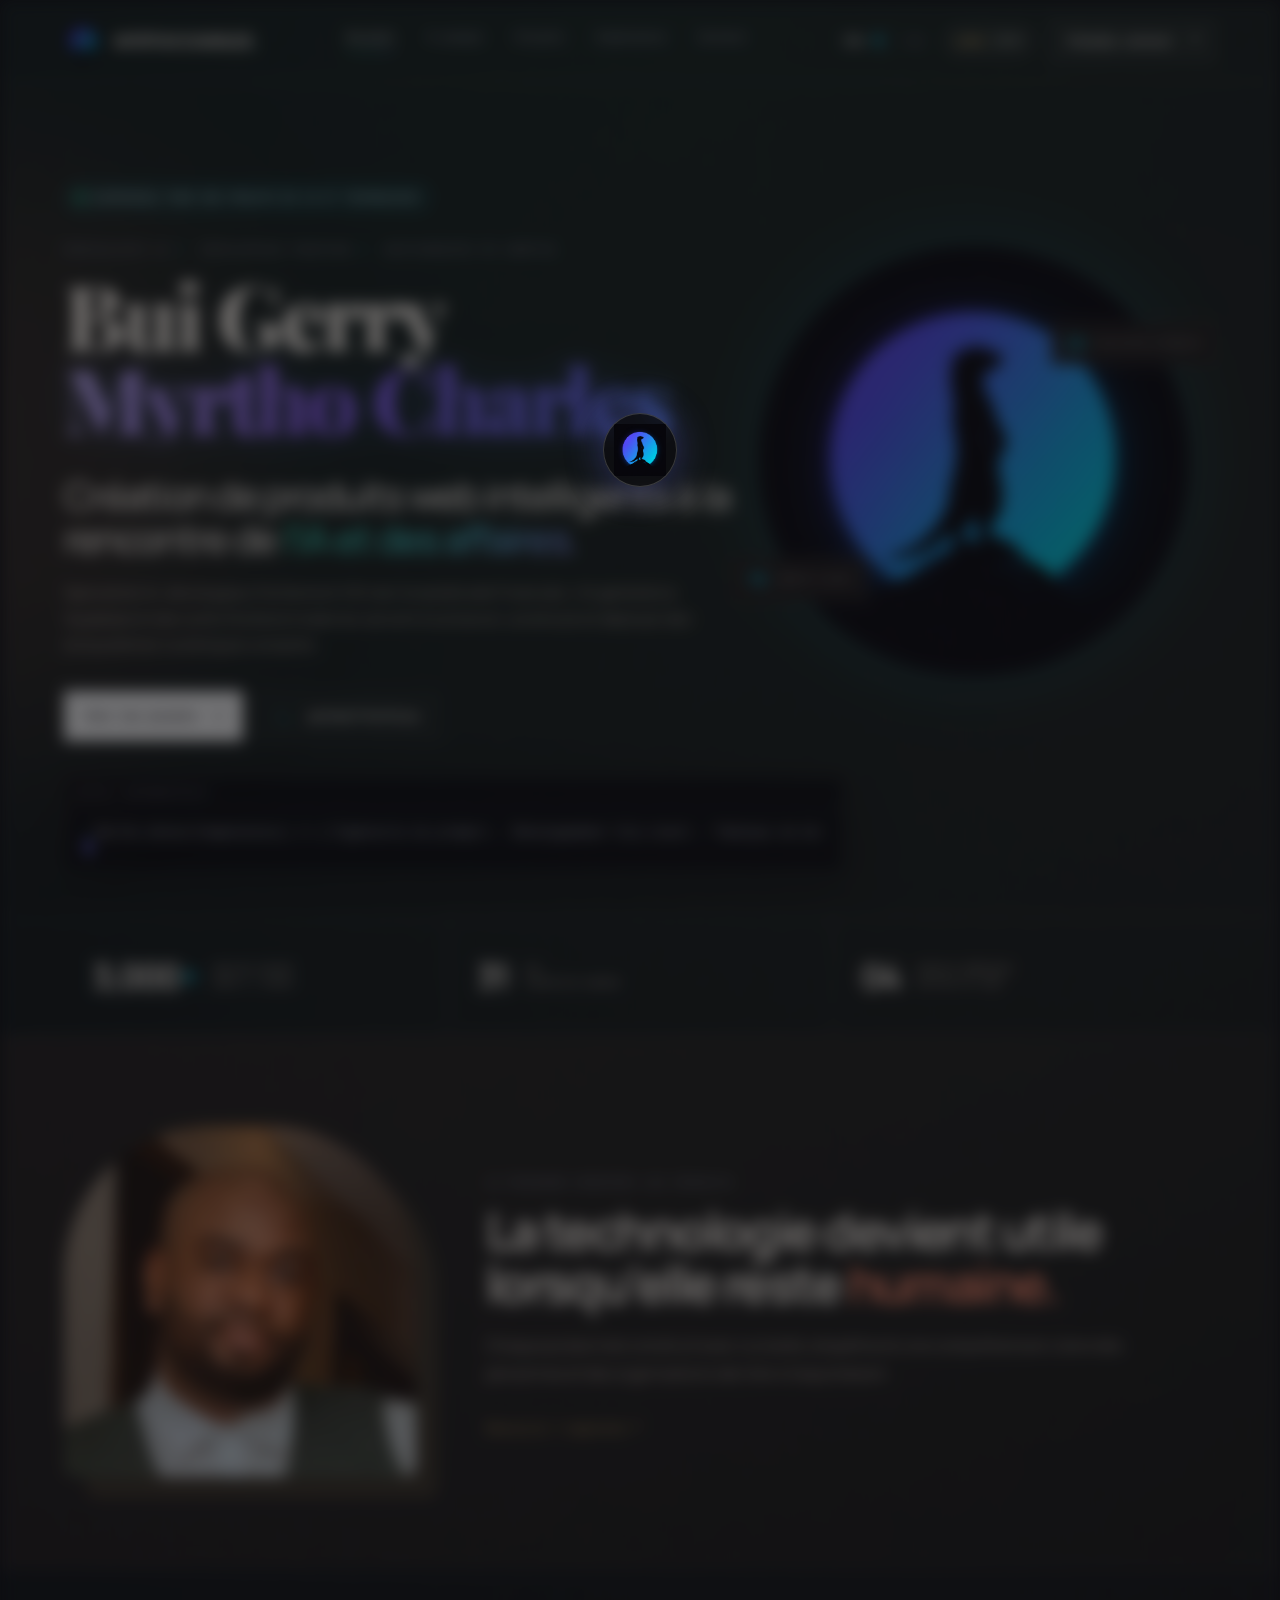
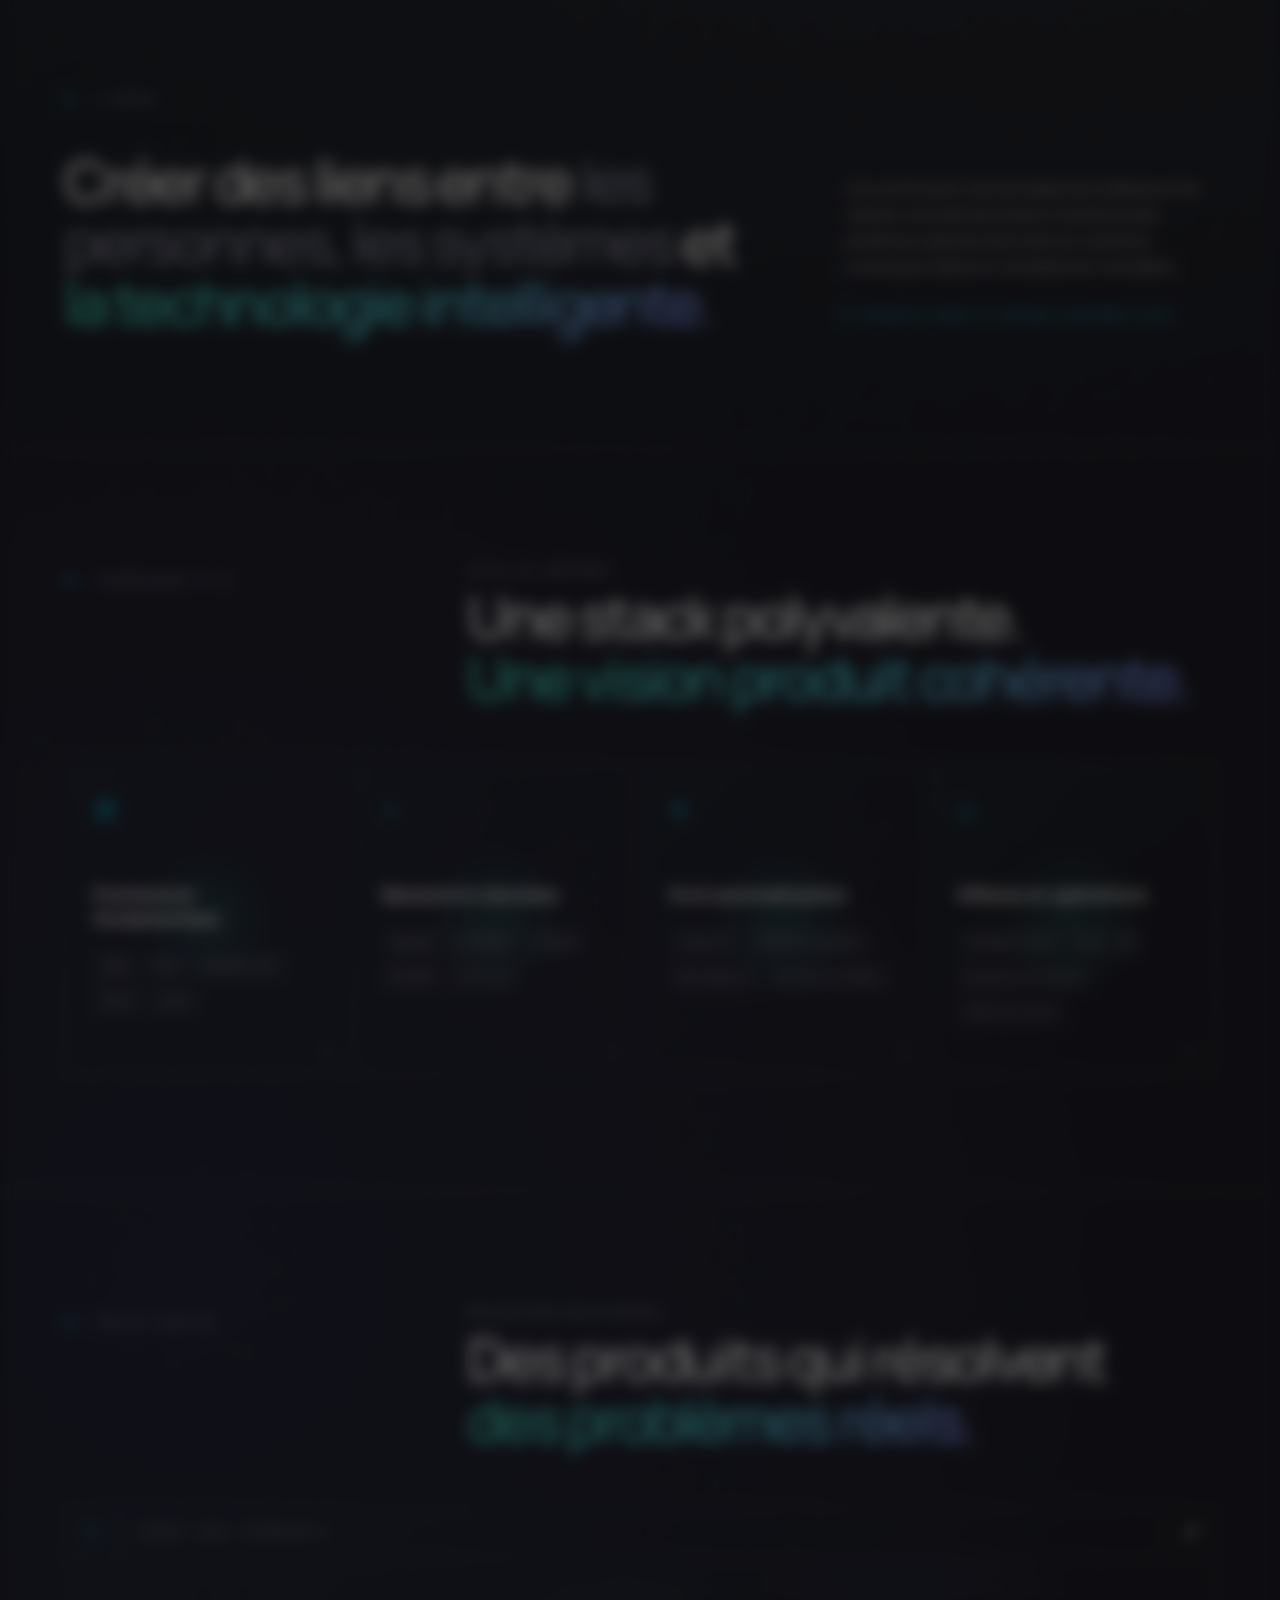
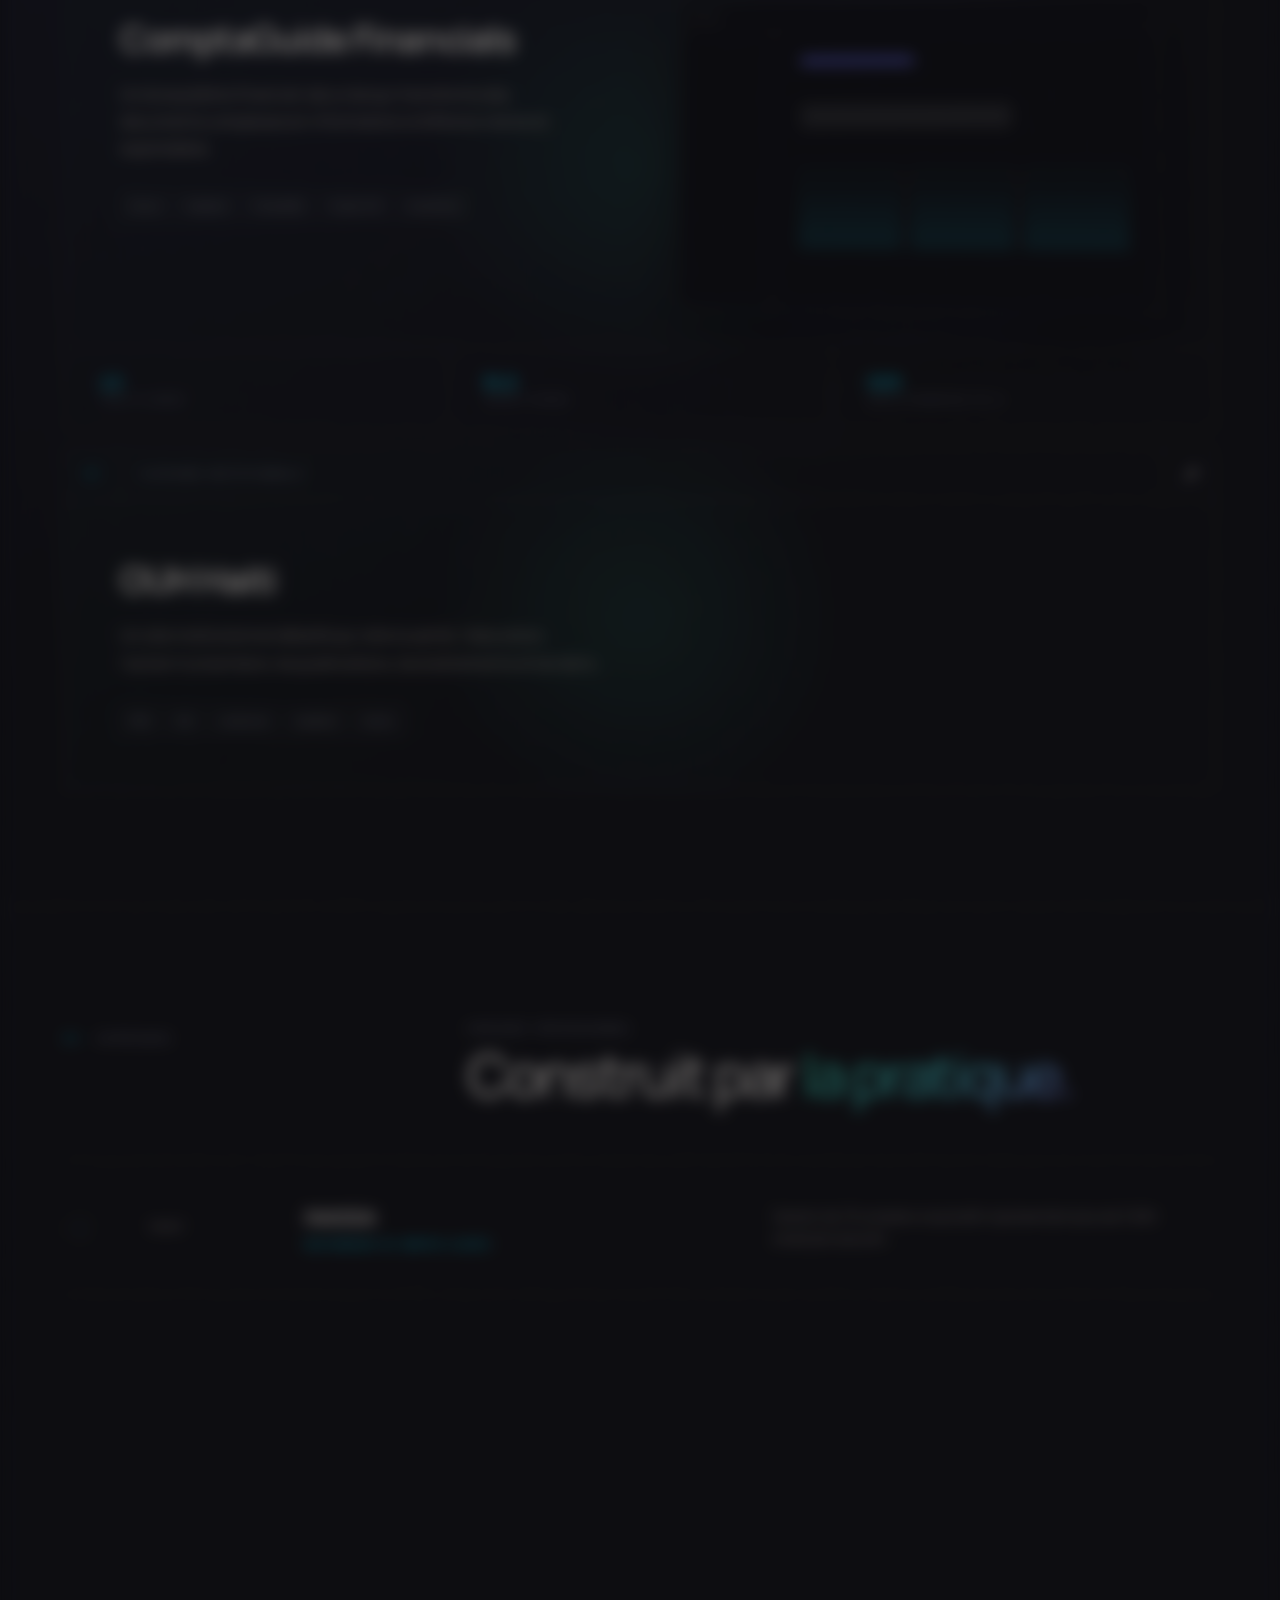
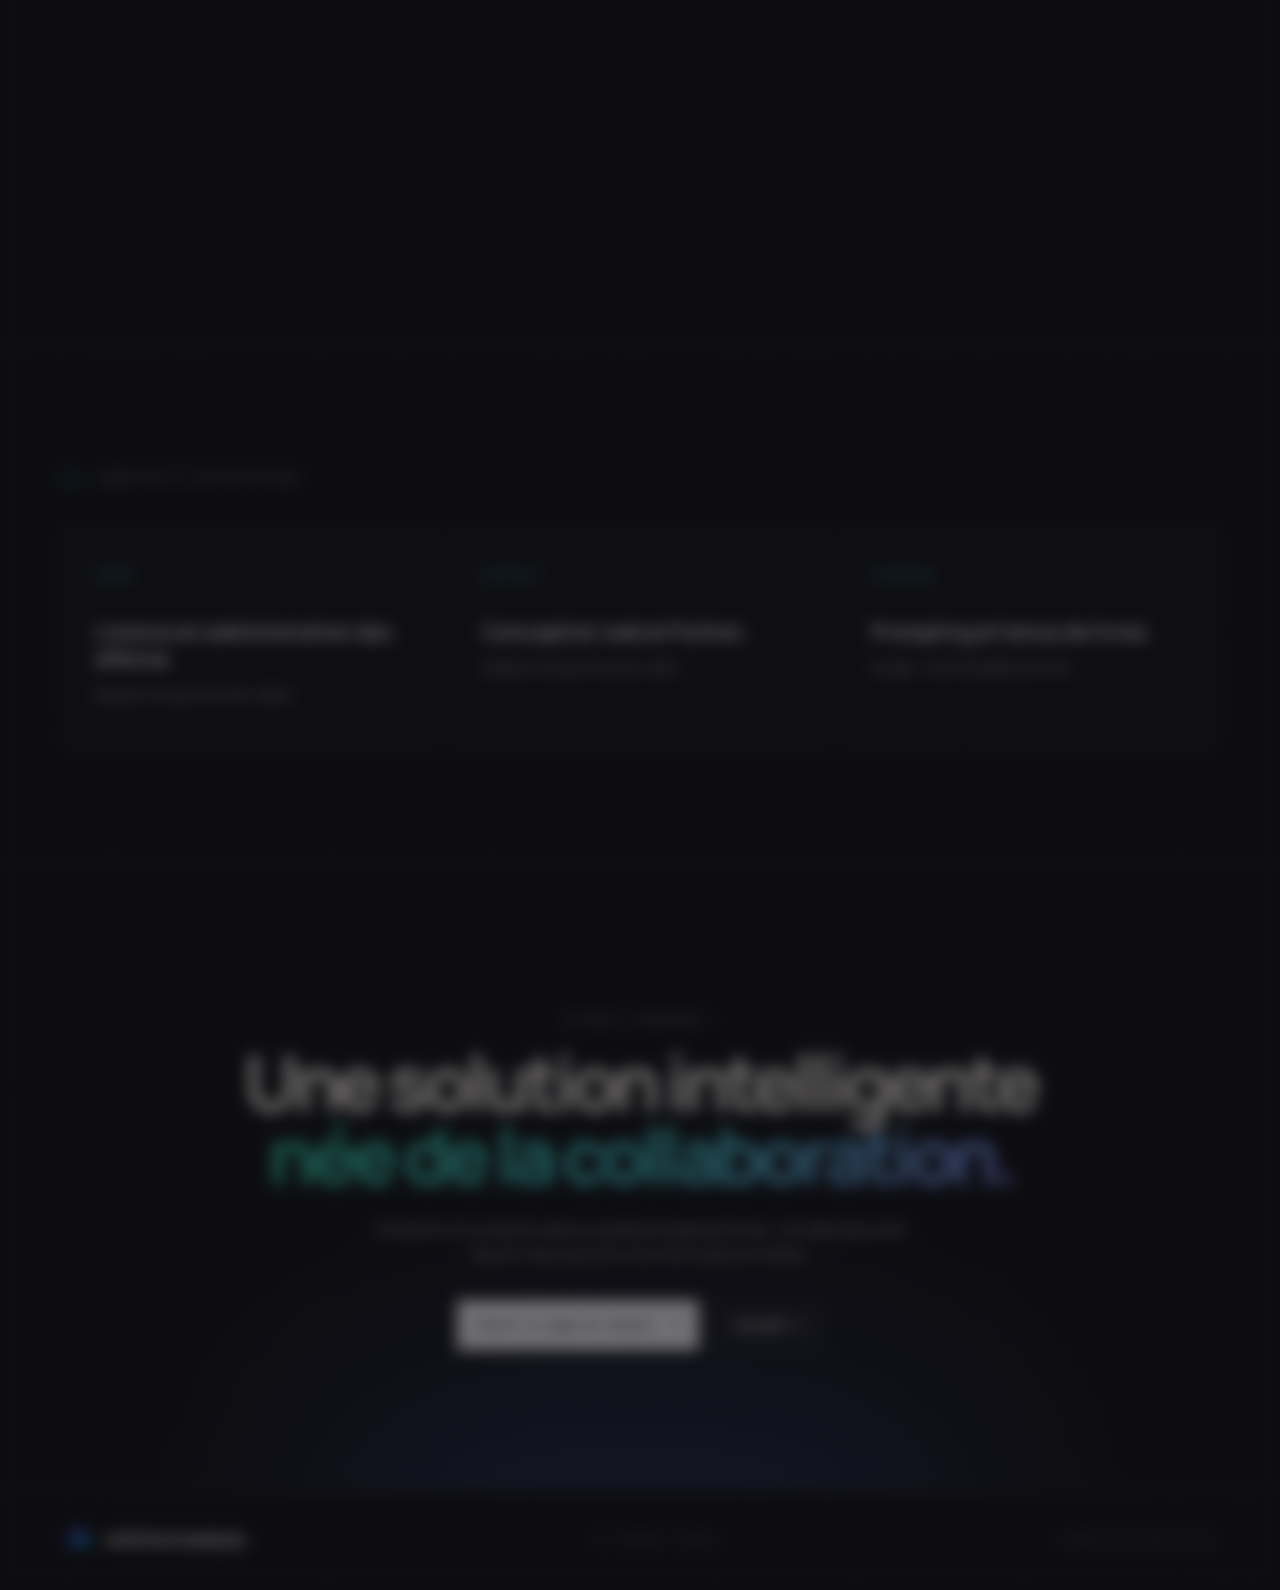
==== index.html @ bcaf723c "Initial portfolio website" ====
<!DOCTYPE html>
<html lang="fr">
<head>
  <meta charset="UTF-8">
  <meta name="viewport" content="width=device-width, initial-scale=1.0">
  <meta
    name="description"
    content="Portfolio de Myrtho Charles, spécialiste IA, développeur frontend et gestionnaire de comptes."
  >

  <title>Myrtho Charles | Spécialiste IA et développeur frontend</title>

  <script src="language-bootstrap.js"></script>
  <link rel="icon" href="assets/images/otter-tech-logo.png">
  <link rel="preconnect" href="https://fonts.googleapis.com">
  <link rel="preconnect" href="https://fonts.gstatic.com" crossorigin>
  <link
    href="https://fonts.googleapis.com/css2?family=Geist+Mono:wght@400;500;600;700&family=Manrope:wght@400;500;600;700;800&family=Playfair+Display:wght@700;800&display=swap"
    rel="stylesheet"
  >
  <link rel="stylesheet" href="styles.css">
</head>

<body class="tech-mode">
  <!-- Texture discrète placée au-dessus de l'arrière-plan. -->
  <div class="page-noise" aria-hidden="true"></div>

  <!-- =====================================================
       EN-TÊTE : logo, navigation et changement de mode
  ====================================================== -->
  <header class="site-header">
    <a class="brand" href="#home" aria-label="Retour à l'accueil">
      <img src="assets/images/otter-tech-logo.png" alt="Logo en forme de loutre">
      <span>MYRTHO CHARLES<span class="accent">.</span></span>
    </a>

    <button
      class="menu-button"
      type="button"
      aria-label="Ouvrir le menu"
      aria-expanded="false"
    >
      ☰
    </button>

    <nav class="main-navigation" aria-label="Navigation principale">
      <a class="active" href="index.html">Accueil</a>
      <a href="about.html">À propos</a>
      <a href="projects.html">Projets</a>
      <a href="experience.html">Expérience</a>
      <a href="contact.html">Contact</a>
    </nav>

    <div class="header-actions">
      <button
        class="mode-toggle"
        type="button"
        aria-label="Basculer entre le profil technique et le profil business"
      >
        <span class="tech-label active">TECH</span>
        <i aria-hidden="true"></i>
        <span class="business-label">BIZ</span>
      </button>

      <!-- Sélecteur visible relié au service Google Traduction. -->
      <div class="language-control">
        <label for="language-selector">LANGUE</label>
        <select id="language-selector" aria-label="Choisir la langue du site">
          <option value="en">EN</option>
          <option value="fr" selected>FR</option>
          <option value="ht">KR</option>
          <option value="es">ES</option>
        </select>
        <div id="google-translate-element" aria-hidden="true"></div>
      </div>

      <a class="small-button" href="contact.html">
        Prendre contact
        <span>↗</span>
      </a>
    </div>
  </header>

  <main>
    <!-- =====================================================
         HERO : présentation principale et identité visuelle
    ====================================================== -->
    <section class="hero" id="home">
      <div class="hero-content">
        <div class="availability-badge">
          <i aria-hidden="true"></i>
          Disponible pour des projets en IA et technologie
        </div>

        <p class="eyebrow">
          SPÉCIALISTE IA
          <span>/</span>
          DÉVELOPPEUR FRONTEND
          <span>/</span>
          GESTIONNAIRE DE COMPTES
        </p>

        <h1>
          Bui Gerry
          <br>
          <span>Myrtho Charles</span>
        </h1>

        <h2 class="tech-content">
          Création de produits web intelligents à la rencontre de
          <em>l’IA et des affaires.</em>
        </h2>

        <h2 class="business-content">
          Transformation d’opérations complexes en résultats commerciaux
          <em>clairs et évolutifs.</em>
        </h2>

        <p class="hero-description">
          Spécialiste IA, développeur frontend et CEO de ComptaGuide Financials.
          L’IA générative, Supabase et des outils frontend modernes servent à concevoir,
          construire et déployer des écosystèmes numériques complets.
        </p>

        <div class="button-group">
          <a class="primary-button" href="projects.html">
            Voir les projets
            <span>↓</span>
          </a>

          <a
            class="secondary-button"
            href="https://github.com/TitoTizzy"
            target="_blank"
            rel="noreferrer"
          >
            <b>›_</b>
            github/TitoTizzy
          </a>
        </div>
      </div>

      <div class="hero-visual">
        <div class="orbit orbit-small" aria-hidden="true"></div>
        <div class="orbit orbit-large" aria-hidden="true"></div>

        <img
          src="assets/images/otter-tech-logo.png"
          alt="Silhouette d'une loutre devant un disque néon"
        >

        <div class="floating-card card-ai">
          <strong>IA</strong>
          <small>ÉVALUATION DE MODÈLES</small>
        </div>

        <div class="floating-card card-clients">
          <strong>76</strong>
          <small>COMPTES CLIENTS</small>
        </div>
      </div>

      <!-- Le texte de ce terminal est généré dans script.js. -->
      <div class="terminal">
        <div class="terminal-header">
          <span></span>
          <span></span>
          <span></span>
          <b>myrtho@portfolio:~</b>
        </div>

        <code>
          <i>›</i>
          <span id="typed-command"></span>
          <span class="cursor"></span>
        </code>
      </div>
    </section>

    <!-- =====================================================
         INDICATEURS : chiffres clés du profil
    ====================================================== -->
    <section class="metrics" aria-label="Chiffres clés">
      <article>
        <strong>3,000<span>+</span></strong>
        <p>Employés assurés<br>gérés à l’INASSA</p>
      </article>

      <article>
        <strong>31</strong>
        <p>Ans<br>perspective humaine</p>
      </article>

      <article>
        <strong>04</strong>
        <p>Produits numériques<br>déployés en ligne</p>
      </article>
    </section>

    <!-- Présentation plus humaine avec portrait et contexte professionnel. -->
    <section class="human-intro">
      <figure>
        <img src="assets/images/myrtho-resume-photo.jpg" alt="Portrait professionnel de Bui Gerry Myrtho Charles">
      </figure>
      <div>
        <p class="eyebrow">LA PERSONNE DERRIÈRE LES PRODUITS</p>
        <h2>La technologie devient utile<br>lorsqu’elle reste <em>humaine.</em></h2>
        <p>Chaque produit est construit avec curiosité, empathie et une compréhension claire des personnes et des organisations derrière chaque besoin.</p>
        <a href="about.html">Découvrir l’approche <span>↗</span></a>
      </div>
    </section>

    <!-- =====================================================
         À PROPOS : positionnement professionnel
    ====================================================== -->
    <section class="section about-section" id="about">
      <p class="section-number"><span>01</span> À PROPOS</p>

      <div class="about-grid">
        <h2>
          Créer des liens entre
          <span>les personnes, les systèmes</span>
          et <em>la technologie intelligente.</em>
        </h2>

        <div>
          <p>
            Une combinaison rare de leadership d’affaires et de création concrète de produits
            transforme des problèmes opérationnels réels en systèmes numériques fiables
            et véritablement utilisables.
          </p>

          <p class="mode-message tech-content">
            Perspective produit et technique actuellement active.
          </p>

          <p class="mode-message business-content">
            Perspective affaires et direction actuellement active.
          </p>
        </div>
      </div>
    </section>

    <!-- =====================================================
         COMPÉTENCES : technologies et outils professionnels
    ====================================================== -->
    <section class="section" id="stack">
      <div class="section-heading">
        <p class="section-number"><span>02</span> TECHNOLOGIES ET IA</p>

        <div>
          <p class="eyebrow">OUTILS DE CONFIANCE</p>
          <h2>Une stack polyvalente.<br><em>Une vision produit cohérente.</em></h2>
        </div>
      </div>

      <div class="skill-grid">
        <article class="skill-card">
          <span class="skill-icon">⌘</span>
          <h3>Frontend et fondamentaux</h3>
          <div class="tags">
            <span>HTML5</span>
            <span>CSS3</span>
            <span>JavaScript ES6+</span>
            <span>Python</span>
            <span>Vercel</span>
          </div>
          <b>01</b>
        </article>

        <article class="skill-card">
          <span class="skill-icon">⌁</span>
          <h3>Backend et données</h3>
          <div class="tags">
            <span>Supabase</span>
            <span>PostgreSQL</span>
            <span>Firebase</span>
            <span>API REST</span>
            <span>Auth & RLS</span>
          </div>
          <b>02</b>
        </article>

        <article class="skill-card">
          <span class="skill-icon">✦</span>
          <h3>IA et automatisation</h3>
          <div class="tags">
            <span>Claude API</span>
            <span>Ingénierie de prompts</span>
            <span>Red teaming IA</span>
            <span>Évaluation de modèles</span>
          </div>
          <b>03</b>
        </article>

        <article class="skill-card">
          <span class="skill-icon">◇</span>
          <h3>Affaires et opérations</h3>
          <div class="tags">
            <span>QuickBooks Online</span>
            <span>Excel / VBA</span>
            <span>Gouvernance des données</span>
            <span>Gestion de clients</span>
          </div>
          <b>04</b>
        </article>
      </div>
    </section>

    <!-- =====================================================
         PROJETS : sélection de réalisations principales
    ====================================================== -->
    <section class="section" id="projects">
      <div class="section-heading">
        <p class="section-number"><span>03</span> PROJETS VEDETTES</p>

        <div>
          <p class="eyebrow">RÉALISATIONS SÉLECTIONNÉES</p>
          <h2>Des produits qui résolvent<br><em>des problèmes réels.</em></h2>
        </div>
      </div>

      <div class="project-list">
        <article class="project-card">
          <div class="project-header">
            <span>01</span>
            <p>FINTECH / SAAS / INTÉGRATION IA</p>
            <a href="https://platform.comptaguide.com" target="_blank" rel="noreferrer">↗</a>
          </div>

          <div class="project-content">
            <div>
              <h3>ComptaGuide Financials</h3>
              <p>
                Un écosystème financier sécurisé qui transforme des documents complexes
                en informations d’affaires claires et exploitables.
              </p>
              <div class="tags">
                <span>Vercel</span>
                <span>Supabase</span>
                <span>PostgreSQL</span>
                <span>Claude API</span>
                <span>Cloudflare</span>
              </div>
            </div>

            <div class="project-dashboard" aria-hidden="true">
              <div class="dashboard-window">
                <div class="dashboard-bar"><i></i><i></i><i></i></div>
                <div class="dashboard-body">
                  <aside></aside>
                  <div><span></span><strong></strong><i></i><i></i><i></i></div>
                </div>
              </div>
            </div>
          </div>

          <div class="project-stats">
            <div><strong>13</strong><span>Tables de données</span></div>
            <div><strong>RLS</strong><span>Sécurité intégrée</span></div>
            <div><strong>OCR</strong><span>Analyse documentaire par IA</span></div>
          </div>
        </article>

        <article class="project-card">
          <div class="project-header">
            <span>02</span>
            <p>PLATEFORME INSTITUTIONNELLE</p>
            <a href="https://www.ouhhaiti.org" target="_blank" rel="noreferrer">↗</a>
          </div>

          <div class="project-content compact-project">
            <div>
              <h3>OUH Haiti</h3>
              <p>
                Un site institutionnel détaillé qui relie la santé, l’éducation,
                l’action humanitaire, les publications, les événements et les dons.
              </p>
              <div class="tags">
                <span>HTML</span>
                <span>CSS</span>
                <span>JavaScript</span>
                <span>Supabase</span>
                <span>Vercel</span>
              </div>
            </div>
          </div>
        </article>
      </div>
    </section>

    <!-- =====================================================
         EXPÉRIENCE : parcours professionnel sous forme de ligne du temps
    ====================================================== -->
    <section class="section" id="experience">
      <div class="section-heading">
        <p class="section-number"><span>04</span> EXPÉRIENCE</p>

        <div>
          <p class="eyebrow">PARCOURS PROFESSIONNEL</p>
          <h2>Construit par <em>la pratique.</em></h2>
        </div>
      </div>

      <div class="timeline">
        <article>
          <span class="timeline-number">1</span>
          <p>Présent</p>
          <div><h3>INASSA</h3><h4>Gestionnaire de comptes clients</h4></div>
          <p>Gestion de 76 comptes corporatifs représentant plus de 3 000 employés assurés.</p>
        </article>

        <article>
          <span class="timeline-number">2</span>
          <p>Pratique en IA</p>
          <div><h3>Outlier.ai · Appen</h3><h4>Formateur et évaluateur IA</h4></div>
          <p>Évaluation éthique, red teaming et ingénierie de prompts pour des systèmes d’IA générative.</p>
        </article>

        <article>
          <span class="timeline-number">3</span>
          <p>Opérations</p>
          <div><h3>Shelters and Buildings Construction S.A.</h3><h4>Assistant de direction</h4></div>
          <p>Optimisation opérationnelle, coordination de direction et conception de procédures.</p>
        </article>

        <article>
          <span class="timeline-number">4</span>
          <p>Stage</p>
          <div><h3>BookSmart</h3><h4>Stagiaire en tenue de livres</h4></div>
          <p>Soutien à la tenue des registres comptables, à la vérification des transactions et à l’organisation des documents financiers.</p>
        </article>

        <article>
          <span class="timeline-number">5</span>
          <p>2018</p>
          <div><h3>Début de carrière</h3><h4>Agent de saisie</h4></div>
          <p>Myrtho Charles a commencé son parcours professionnel par la saisie, la vérification, l’organisation et l’exactitude des données.</p>
        </article>
      </div>
    </section>

    <!-- =====================================================
         FORMATION : diplômes et certifications
    ====================================================== -->
    <section class="section education-section">
      <p class="section-number"><span>05</span> FORMATION ET CERTIFICATIONS</p>

      <div class="education-grid">
        <article><span>DIPLÔME</span><h3>Licence en administration des affaires</h3><p>Brigham Young University–Idaho</p></article>
        <article><span>CERTIFICATS</span><h3>Conception web et Python</h3><p>Brigham Young University–Idaho</p></article>
        <article><span>ATTESTATIONS</span><h3>Prompting et tenue de livres</h3><p>Google · Intuit QuickBooks Online</p></article>
      </div>
    </section>

    <!-- =====================================================
         CONTACT : appel final à la collaboration
    ====================================================== -->
    <section class="contact-section" id="contact">
      <div class="contact-glow" aria-hidden="true"></div>
      <p class="eyebrow">UN DÉFI À RÉSOUDRE ?</p>
      <h2>Une solution intelligente<br><em>née de la collaboration.</em></h2>
      <p>
        Conseil en IA, produits web ou systèmes opérationnels : les idées peuvent devenir
        des solutions fonctionnelles et fiables.
      </p>

      <div class="button-group">
        <a class="primary-button" href="contact.html">
          Ouvrir la page de contact
          <span>↗</span>
        </a>
        <a
          class="secondary-button"
          href="https://www.linkedin.com/in/bui-gerry-myrtho-charles-59a916179"
          target="_blank"
          rel="noreferrer"
        >
          LinkedIn ↗
        </a>
      </div>
    </section>
  </main>

  <!-- =====================================================
       PIED DE PAGE : identité et copyright automatique
  ====================================================== -->
  <footer class="site-footer">
    <a class="brand" href="#home">
      <img src="assets/images/otter-tech-logo.png" alt="">
      <span>MYRTHO CHARLES<span class="accent">.</span></span>
    </a>
    <p>IA × FRONTEND × AFFAIRES</p>
    <p>© <span id="current-year"></span> Bui Gerry Myrtho Charles</p>
  </footer>

  <script src="script.js"></script>
</body>
</html>
---- styles.css ----
/* ==========================================================
   1. VARIABLES ET RÉGLAGES GÉNÉRAUX
   Les couleurs et polices principales sont centralisées ici.
========================================================== */
:root {
  --color-background: #0d0d11;
  --color-surface: #19171a;
  --color-text: #fff8ef;
  --color-muted: #b9aca2;
  --color-violet: #6366f1;
  --color-cyan: #06b6d4;
  --color-coral: #ff8a6b;
  --color-gold: #f5c46b;
  --color-forest: #123c2f;
  --color-forest-deep: #071f19;
  --color-emerald: #2dd4a8;
  --color-mint: #a7f3d0;
  --color-border: rgba(255, 248, 239, 0.14);
  --gradient-accent: linear-gradient(135deg, #2dd4a8, #43d4dc 55%, #8b86ff);
  --font-body: "Manrope", Arial, sans-serif;
  --font-code: "Geist Mono", monospace;
  --page-width: 1440px;
}

* {
  box-sizing: border-box;
}

html {
  scroll-behavior: smooth;
}

body {
  margin: 0;
  background:
    radial-gradient(circle at 50% 0%, rgba(18, 60, 47, 0.38), transparent 34%),
    radial-gradient(circle at 85% 8%, rgba(255, 138, 107, 0.07), transparent 25%),
    radial-gradient(circle at 15% 45%, rgba(99, 102, 241, 0.08), transparent 28%),
    var(--color-background);
  color: var(--color-text);
  font-family: var(--font-body);
}

/* Présente la structure du site sous un flou pendant la traduction. */
html.translation-pending {
  background: #0d0d11;
}

html.translation-pending body {
  filter: blur(8px);
  opacity: 0.42;
  pointer-events: none;
  user-select: none;
}

html.translation-pending::after {
  content: "";
  position: fixed;
  z-index: 10000;
  top: 50%;
  left: 50%;
  width: 72px;
  height: 72px;
  border: 1px solid rgba(255, 255, 255, 0.18);
  border-radius: 50%;
  background: rgba(13, 13, 17, 0.8) url("assets/images/otter-tech-logo.png") center / 52px no-repeat;
  box-shadow: 0 0 38px rgba(99, 102, 241, 0.35);
  transform: translate(-50%, -50%);
}

a {
  color: inherit;
  text-decoration: none;
}

button {
  color: inherit;
  font: inherit;
}

.business-content {
  display: none;
}

.business-mode .business-content {
  display: block;
}

.business-mode .tech-content {
  display: none;
}

.page-noise {
  position: fixed;
  z-index: 20;
  inset: 0;
  pointer-events: none;
  opacity: 0.035;
  background-image: url("data:image/svg+xml,%3Csvg viewBox='0 0 180 180' xmlns='http://www.w3.org/2000/svg'%3E%3Cfilter id='noise'%3E%3CfeTurbulence type='fractalNoise' baseFrequency='.9' numOctaves='3'/%3E%3C/filter%3E%3Crect width='100%25' height='100%25' filter='url(%23noise)'/%3E%3C/svg%3E");
}

.accent {
  color: var(--color-cyan);
}

/* ==========================================================
   2. COMPOSANTS RÉUTILISABLES
   Boutons, étiquettes, titres et tags partagés dans le site.
========================================================== */
.brand {
  display: flex;
  align-items: center;
  gap: 12px;
  font-weight: 800;
  letter-spacing: -0.04em;
}

.brand img {
  width: 38px;
  height: 38px;
  border-radius: 50%;
  object-fit: cover;
}

.eyebrow,
.section-number {
  color: #858594;
  font-family: var(--font-code);
  font-size: 10px;
  font-weight: 600;
  letter-spacing: 0.15em;
}

.eyebrow span,
.section-number span {
  margin-right: 10px;
  color: var(--color-cyan);
}

.primary-button,
.secondary-button,
.small-button {
  display: inline-flex;
  align-items: center;
  justify-content: center;
  gap: 18px;
  border: 1px solid var(--color-border);
  font-family: var(--font-code);
  font-size: 12px;
  font-weight: 600;
  transition: 200ms ease;
}

/* Sélecteur personnalisé qui pilote Google Traduction. */
.language-control {
  position: relative;
  display: flex;
  align-items: center;
  gap: 7px;
  padding: 7px 9px;
  border: 1px solid var(--color-border);
  border-radius: 20px;
  background: rgba(255, 248, 239, 0.05);
}

.language-control label {
  color: var(--color-gold);
  font-family: var(--font-code);
  font-size: 8px;
  font-weight: 700;
}

.language-control select {
  border: 0;
  outline: 0;
  background: transparent;
  color: var(--color-text);
  font-family: var(--font-code);
  font-size: 10px;
  cursor: pointer;
}

.language-control option {
  background: var(--color-surface);
}

#google-translate-element,
.goog-te-banner-frame,
.skiptranslate iframe,
#goog-gt-tt,
.goog-te-balloon-frame,
iframe.goog-te-balloon-frame,
.goog-tooltip,
.goog-tooltip:hover,
.goog-te-spinner-pos {
  display: none !important;
}

/* Supprime la sélection bleue et l'infobulle d'évaluation de Google. */
.goog-text-highlight {
  border: 0 !important;
  background: transparent !important;
  background-color: transparent !important;
  box-shadow: none !important;
}

/* Google enveloppe chaque traduction dans des balises font. */
body.translated-ltr font,
body.translated-rtl font {
  background: transparent !important;
  background-color: transparent !important;
  box-shadow: none !important;
}

body {
  top: 0 !important;
}

.primary-button {
  padding: 16px 20px;
  border-color: #ffffff;
  background: #ffffff;
  color: #0d0d11;
}

.primary-button:hover {
  border-color: var(--color-emerald);
  background: var(--color-emerald);
  box-shadow: 0 12px 35px rgba(45, 212, 168, 0.22);
  transform: translateY(-3px);
}

.secondary-button {
  padding: 16px 20px;
  background: rgba(255, 255, 255, 0.025);
}

.secondary-button:hover,
.small-button:hover {
  border-color: var(--color-emerald);
  background: rgba(45, 212, 168, 0.1);
  box-shadow: 0 10px 30px rgba(7, 31, 25, 0.45);
  transform: translateY(-3px);
}

.secondary-button b {
  color: var(--color-cyan);
}

.button-group {
  display: flex;
  gap: 12px;
  margin-top: 32px;
}

.tags {
  display: flex;
  flex-wrap: wrap;
  gap: 7px;
}

.tags span {
  padding: 7px 9px;
  border: 1px solid var(--color-border);
  background: rgba(255, 255, 255, 0.02);
  color: #a7a7b4;
  font-family: var(--font-code);
  font-size: 9px;
}

.section {
  max-width: var(--page-width);
  margin: 0 auto;
  padding: 115px 5vw;
  border-bottom: 1px solid var(--color-border);
}

.section-heading {
  display: grid;
  grid-template-columns: 35% 65%;
  margin-bottom: 55px;
}

.section-heading .eyebrow {
  margin-top: 0;
}

.section h2 {
  margin: 0;
  font-size: clamp(36px, 4.6vw, 68px);
  font-weight: 500;
  line-height: 1.03;
  letter-spacing: -0.055em;
}

.section h2 em,
.contact-section h2 em,
.hero h2 em {
  background: var(--gradient-accent);
  background-clip: text;
  color: transparent;
  font-style: normal;
}

/* ==========================================================
   3. EN-TÊTE ET NAVIGATION
========================================================== */
.site-header {
  position: relative;
  z-index: 10;
  display: flex;
  align-items: center;
  justify-content: space-between;
  max-width: var(--page-width);
  height: 82px;
  margin: 0 auto;
  padding: 0 5vw;
  border-bottom: 1px solid var(--color-border);
}

.main-navigation {
  display: flex;
  gap: 32px;
  color: #aaaab8;
  font-family: var(--font-code);
  font-size: 12px;
}

.main-navigation a:hover {
  color: #ffffff;
}

.main-navigation a.active {
  color: #ffffff;
}

.main-navigation a.active::after {
  display: block;
  width: 100%;
  height: 1px;
  margin-top: 6px;
  background: var(--gradient-accent);
  content: "";
}

.header-actions,
.mode-toggle {
  display: flex;
  align-items: center;
}

.header-actions {
  gap: 16px;
}

.mode-toggle {
  gap: 7px;
  border: 0;
  background: transparent;
  color: #666676;
  font-family: var(--font-code);
  font-size: 9px;
  font-weight: 700;
  cursor: pointer;
}

.mode-toggle .active {
  color: #ffffff;
}

.mode-toggle i {
  position: relative;
  width: 31px;
  height: 17px;
  border: 1px solid var(--color-border);
  border-radius: 10px;
}

.mode-toggle i::after {
  position: absolute;
  top: 3px;
  left: 3px;
  width: 9px;
  height: 9px;
  border-radius: 50%;
  background: var(--color-cyan);
  content: "";
  transition: 200ms ease;
}

.business-mode .mode-toggle i::after {
  left: 17px;
  background: var(--color-violet);
}

.small-button {
  padding: 12px 17px;
  background: rgba(255, 255, 255, 0.04);
}

.menu-button {
  display: none;
  border: 0;
  background: transparent;
  font-size: 24px;
}

/* ==========================================================
   4. SECTION HERO
========================================================== */
.hero {
  position: relative;
  display: grid;
  grid-template-columns: 58% 42%;
  max-width: var(--page-width);
  min-height: 780px;
  margin: 0 auto;
  padding: 100px 5vw 45px;
  overflow: hidden;
}

.hero::before {
  position: absolute;
  top: 70px;
  left: -380px;
  width: 600px;
  height: 600px;
  border-radius: 50%;
  background: rgba(255, 138, 107, 0.11);
  content: "";
  filter: blur(100px);
}

.hero-content {
  position: relative;
  z-index: 2;
}

.availability-badge {
  display: inline-flex;
  align-items: center;
  gap: 9px;
  padding: 8px 12px;
  border: 1px solid rgba(6, 182, 212, 0.25);
  border-radius: 30px;
  background: rgba(6, 182, 212, 0.07);
  color: #c8fbff;
  font-family: var(--font-code);
  font-size: 10px;
  font-weight: 600;
  letter-spacing: 0.08em;
  text-transform: uppercase;
}

.availability-badge i {
  width: 7px;
  height: 7px;
  border-radius: 50%;
  background: #35e2a2;
  box-shadow: 0 0 12px #35e2a2;
  animation: pulse 1.8s infinite;
}

.hero .eyebrow {
  margin: 30px 0 16px;
}

.hero h1 {
  max-width: 800px;
  margin: 0;
  font-family: "Playfair Display", Georgia, serif;
  font-size: clamp(56px, 7vw, 104px);
  font-weight: 800;
  line-height: 0.94;
  letter-spacing: -0.035em;
}

.hero h1 span {
  display: inline-block;
  color: transparent;
  background: linear-gradient(
    110deg,
    #c4b5fd 0%,
    #8b5cf6 24%,
    #6366f1 48%,
    #22d3ee 76%,
    #a5f3fc 100%
  );
  background-size: 180% 100%;
  background-clip: text;
  -webkit-background-clip: text;
  -webkit-text-stroke: 0.35px rgba(255, 255, 255, 0.32);
  filter:
    drop-shadow(0 2px 0 rgba(0, 0, 0, 0.35))
    drop-shadow(0 0 18px rgba(99, 102, 241, 0.22))
    drop-shadow(0 0 28px rgba(6, 182, 212, 0.12));
  animation: luxury-gradient 8s ease-in-out infinite alternate;
}

.hero h2 {
  max-width: 690px;
  margin: 35px 0 20px;
  font-size: clamp(25px, 3vw, 43px);
  font-weight: 500;
  line-height: 1.1;
  letter-spacing: -0.045em;
}

.hero-description {
  max-width: 660px;
  color: var(--color-muted);
  font-size: 15px;
  line-height: 1.75;
}

.hero-visual {
  position: relative;
  display: flex;
  align-items: center;
  justify-content: center;
}

.hero-visual > img {
  width: min(430px, 100%);
  border-radius: 50%;
  filter: drop-shadow(0 0 40px rgba(6, 182, 212, 0.16));
  animation: float 6s ease-in-out infinite;
}

.orbit {
  position: absolute;
  width: 470px;
  height: 470px;
  border: 1px solid rgba(255, 255, 255, 0.1);
  border-radius: 50%;
}

.orbit-large {
  width: 540px;
  height: 540px;
  border-style: dashed;
  animation: rotate 30s linear infinite;
}

.floating-card {
  position: absolute;
  display: flex;
  align-items: center;
  gap: 10px;
  padding: 10px 14px;
  border: 1px solid var(--color-border);
  background: rgba(31, 27, 27, 0.9);
  backdrop-filter: blur(12px);
}

.floating-card strong {
  color: var(--color-cyan);
  font-family: var(--font-code);
}

.floating-card small {
  color: var(--color-muted);
  font-family: var(--font-code);
  font-size: 8px;
}

.card-ai {
  top: 25%;
  right: 0;
}

.card-clients {
  bottom: 25%;
  left: 0;
}

/* Terminal décoratif du hero. */
.terminal {
  grid-column: 1 / -1;
  width: min(780px, 75%);
  margin-top: 35px;
  border: 1px solid var(--color-border);
  background: rgba(5, 5, 8, 0.75);
  box-shadow: 0 15px 50px rgba(0, 0, 0, 0.3);
  font-family: var(--font-code);
  font-size: 12px;
}

.terminal-header {
  display: flex;
  align-items: center;
  gap: 6px;
  height: 32px;
  padding: 0 12px;
  border-bottom: 1px solid var(--color-border);
}

.terminal-header span {
  width: 7px;
  height: 7px;
  border-radius: 50%;
  background: #464650;
}

.terminal-header b {
  margin-left: 8px;
  color: #5d5d6d;
  font-size: 9px;
}

.terminal code {
  display: block;
  padding: 17px;
  color: #c8cad5;
}

.terminal code i {
  color: var(--color-cyan);
}

.cursor {
  display: inline-block;
  width: 7px;
  height: 14px;
  margin-left: 3px;
  background: var(--color-violet);
  vertical-align: middle;
  animation: blink 800ms infinite;
}

/* ==========================================================
   5. INDICATEURS ET SECTION À PROPOS
========================================================== */
.metrics {
  display: grid;
  grid-template-columns: repeat(3, 1fr);
  max-width: var(--page-width);
  margin: 0 auto;
  padding: 0 5vw;
  border-top: 1px solid var(--color-border);
  border-bottom: 1px solid var(--color-border);
}

.metrics article {
  display: flex;
  align-items: center;
  gap: 16px;
  padding: 35px 28px;
  border-left: 1px solid var(--color-border);
}

/* Introduction humaine placée entre les chiffres et la présentation. */
.human-intro {
  display: grid;
  grid-template-columns: 0.65fr 1.35fr;
  align-items: center;
  gap: 70px;
  max-width: var(--page-width);
  margin: 0 auto;
  padding: 90px 5vw;
  border-bottom: 1px solid var(--color-border);
  background: linear-gradient(110deg, rgba(255, 138, 107, 0.075), rgba(245, 196, 107, 0.025));
}

.human-intro figure {
  margin: 0;
}

.human-intro img {
  display: block;
  width: min(360px, 100%);
  border-radius: 42% 42% 12px 12px;
  box-shadow: 22px 22px 0 rgba(245, 196, 107, 0.12);
}

.human-intro h2 {
  margin: 15px 0 20px;
  font-size: clamp(34px, 4vw, 58px);
  line-height: 1.05;
  letter-spacing: -0.05em;
}

.human-intro h2 em {
  color: var(--color-coral);
  font-style: normal;
}

.human-intro > div > p:not(.eyebrow) {
  max-width: 650px;
  color: var(--color-muted);
  line-height: 1.75;
}

.human-intro a {
  display: inline-block;
  margin-top: 18px;
  color: var(--color-gold);
  font-family: var(--font-code);
  font-size: 11px;
}

.metrics article:first-child {
  border-left: 0;
}

.metrics strong {
  font-size: 34px;
  letter-spacing: -0.05em;
}

.metrics strong span {
  color: var(--color-cyan);
}

.metrics p {
  color: var(--color-muted);
  font-family: var(--font-code);
  font-size: 9px;
  line-height: 1.6;
  text-transform: uppercase;
}

.about-grid {
  display: grid;
  grid-template-columns: 1.3fr 0.7fr;
  align-items: end;
  gap: 90px;
  margin-top: 45px;
}

.about-grid h2 span {
  color: #777785;
}

.about-grid > div > p {
  color: var(--color-muted);
  font-size: 15px;
  line-height: 1.75;
}

.mode-message {
  margin-top: 25px;
  padding-left: 14px;
  border-left: 2px solid var(--color-cyan);
  color: var(--color-cyan) !important;
  font-family: var(--font-code);
  font-size: 10px !important;
  font-weight: 600;
}

/* ==========================================================
   6. CARTES DE COMPÉTENCES
========================================================== */
.skill-grid {
  display: grid;
  grid-template-columns: repeat(4, 1fr);
  border: 1px solid var(--color-border);
}

.skill-card {
  position: relative;
  min-height: 310px;
  padding: 28px;
  border-left: 1px solid var(--color-border);
  background: linear-gradient(145deg, rgba(255, 248, 239, 0.045), rgba(255, 138, 107, 0.015));
  transition: 200ms ease;
}

.skill-card:first-child {
  border-left: 0;
}

.skill-card:hover {
  background: rgba(99, 102, 241, 0.07);
  transform: translateY(-4px);
}

.skill-icon {
  display: block;
  margin-bottom: 55px;
  color: var(--color-cyan);
  font-size: 25px;
}

.skill-card h3 {
  margin-bottom: 22px;
  font-size: 18px;
}

.skill-card > b {
  position: absolute;
  right: 20px;
  bottom: 17px;
  color: #454550;
  font-family: var(--font-code);
  font-size: 9px;
}

/* ==========================================================
   7. CARTES DE PROJETS
========================================================== */
.project-list {
  display: grid;
  gap: 18px;
}

.project-card {
  border: 1px solid var(--color-border);
  background: linear-gradient(120deg, rgba(255, 248, 239, 0.045), rgba(255, 138, 107, 0.015));
  overflow: hidden;
}

.project-card:hover {
  border-color: rgba(99, 102, 241, 0.45);
}

.project-header {
  display: grid;
  grid-template-columns: 55px 1fr 52px;
  align-items: center;
  height: 52px;
  border-bottom: 1px solid var(--color-border);
}

.project-header > span,
.project-header > a {
  display: grid;
  place-items: center;
  height: 100%;
}

.project-header > span {
  border-right: 1px solid var(--color-border);
  color: var(--color-cyan);
  font-family: var(--font-code);
  font-size: 10px;
}

.project-header > a {
  border-left: 1px solid var(--color-border);
  font-size: 22px;
}

.project-header p {
  padding-left: 20px;
  color: #858593;
  font-family: var(--font-code);
  font-size: 9px;
  font-weight: 600;
  letter-spacing: 0.12em;
}

.project-content {
  display: grid;
  grid-template-columns: 1fr 1.1fr;
  min-height: 350px;
}

.project-content > div:first-child {
  padding: 55px;
}

.project-content h3 {
  margin: 0 0 18px;
  font-size: 36px;
  letter-spacing: -0.04em;
}

.project-content p {
  max-width: 480px;
  color: var(--color-muted);
  line-height: 1.7;
}

.project-content .tags {
  margin-top: 30px;
}

.compact-project {
  display: block;
  min-height: 0;
}

.project-dashboard {
  display: grid;
  place-items: center;
  padding: 40px;
  background: radial-gradient(circle, rgba(99, 102, 241, 0.15), transparent 65%);
}

.dashboard-window {
  width: 100%;
  max-width: 480px;
  border: 1px solid rgba(255, 255, 255, 0.15);
  background: #0a0a0e;
  box-shadow: 0 25px 60px rgba(0, 0, 0, 0.5);
  aspect-ratio: 1.55;
  transform: perspective(900px) rotateY(-4deg) rotateX(3deg);
}

.dashboard-bar {
  display: flex;
  align-items: center;
  gap: 5px;
  height: 28px;
  padding: 0 10px;
  border-bottom: 1px solid var(--color-border);
}

.dashboard-bar i {
  width: 6px;
  height: 6px;
  border-radius: 50%;
  background: #373741;
}

.dashboard-body {
  display: grid;
  grid-template-columns: 20% 80%;
  height: calc(100% - 28px);
}

.dashboard-body aside {
  border-right: 1px solid var(--color-border);
}

.dashboard-body > div {
  display: grid;
  grid-template-columns: repeat(3, 1fr);
  gap: 10px;
  padding: 28px;
}

.dashboard-body span,
.dashboard-body strong {
  grid-column: 1 / -1;
  display: block;
  background: rgba(255, 255, 255, 0.12);
}

.dashboard-body span {
  width: 35%;
  height: 7px;
  background: var(--color-violet);
}

.dashboard-body strong {
  width: 65%;
  height: 24px;
}

.dashboard-body i {
  height: 80px;
  border: 1px solid var(--color-border);
  background: linear-gradient(to top, rgba(6, 182, 212, 0.2), transparent);
}

.project-stats {
  display: grid;
  grid-template-columns: repeat(3, 1fr);
  border-top: 1px solid var(--color-border);
}

.project-stats div {
  padding: 22px 35px;
  border-left: 1px solid var(--color-border);
}

.project-stats div:first-child {
  border-left: 0;
}

.project-stats strong,
.project-stats span {
  display: block;
  font-family: var(--font-code);
}

.project-stats strong {
  color: var(--color-cyan);
  font-size: 18px;
}

.project-stats span {
  color: #686875;
  font-size: 9px;
  text-transform: uppercase;
}

/* ==========================================================
   8. EXPÉRIENCE ET FORMATION
========================================================== */
.timeline {
  border-top: 1px solid var(--color-border);
}

.timeline article {
  display: grid;
  grid-template-columns: 60px 130px 1fr 1fr;
  align-items: center;
  gap: 25px;
  padding: 32px 0;
  border-bottom: 1px solid var(--color-border);
}

.timeline-number {
  display: grid;
  place-items: center;
  width: 30px;
  height: 30px;
  border: 1px solid var(--color-border);
  border-radius: 50%;
  color: var(--color-cyan);
  font-family: var(--font-code);
  font-size: 9px;
}

.timeline article > p {
  color: var(--color-muted);
  font-size: 13px;
  line-height: 1.65;
}

.timeline article > p:nth-child(2) {
  font-family: var(--font-code);
  font-size: 9px;
  text-transform: uppercase;
}

.timeline h3 {
  margin: 0 0 7px;
  font-size: 20px;
}

.timeline h4 {
  margin: 0;
  color: var(--color-cyan);
  font-family: var(--font-code);
  font-size: 10px;
  text-transform: uppercase;
}

.education-grid {
  display: grid;
  grid-template-columns: repeat(3, 1fr);
  gap: 12px;
  margin-top: 45px;
}

.education-grid article {
  padding: 30px;
  border: 1px solid var(--color-border);
  background: rgba(255, 255, 255, 0.018);
}

.education-grid article > span {
  color: var(--color-cyan);
  font-family: var(--font-code);
  font-size: 9px;
}

.education-grid h3 {
  margin: 35px 0 10px;
  font-size: 20px;
}

.education-grid p {
  color: var(--color-muted);
  font-size: 13px;
}

/* ==========================================================
   9. CONTACT ET PIED DE PAGE
========================================================== */
.contact-section {
  position: relative;
  padding: 140px 5vw;
  overflow: hidden;
  text-align: center;
}

.contact-section h2 {
  margin: 20px 0;
  font-size: clamp(48px, 6vw, 88px);
  line-height: 0.95;
  letter-spacing: -0.065em;
}

.contact-section > p:not(.eyebrow) {
  max-width: 580px;
  margin: 25px auto;
  color: var(--color-muted);
  line-height: 1.6;
}

.contact-section .button-group {
  position: relative;
  justify-content: center;
}

.contact-glow {
  position: absolute;
  bottom: -220px;
  left: 50%;
  width: 600px;
  height: 300px;
  background: var(--color-violet);
  opacity: 0.28;
  filter: blur(120px);
  transform: translateX(-50%);
}

.site-footer {
  display: flex;
  align-items: center;
  justify-content: space-between;
  max-width: var(--page-width);
  min-height: 100px;
  margin: 0 auto;
  padding: 20px 5vw;
  border-top: 1px solid var(--color-border);
}

.site-footer p {
  color: #6c6c79;
  font-family: var(--font-code);
  font-size: 9px;
}

.site-footer .brand img {
  width: 30px;
  height: 30px;
}

/* ==========================================================
   10. PAGES INTÉRIEURES
   Styles communs aux pages About, Projects, Experience et Contact.
========================================================== */
.inner-hero {
  position: relative;
  max-width: var(--page-width);
  margin: 0 auto;
  padding: 120px 5vw 100px;
  border-bottom: 1px solid var(--color-border);
  overflow: hidden;
}

.inner-hero::after {
  position: absolute;
  top: 20%;
  right: -120px;
  width: 420px;
  height: 420px;
  border-radius: 50%;
  background: rgba(99, 102, 241, 0.15);
  content: "";
  filter: blur(100px);
}

.inner-hero h1 {
  position: relative;
  z-index: 1;
  max-width: 1000px;
  margin: 35px 0 28px;
  font-size: clamp(60px, 8vw, 116px);
  line-height: 0.9;
  letter-spacing: -0.075em;
}

.inner-hero h1 em {
  background: var(--gradient-accent);
  background-clip: text;
  color: transparent;
  font-style: normal;
}

.inner-hero > p:last-of-type {
  max-width: 680px;
  color: var(--color-muted);
  font-size: 17px;
  line-height: 1.75;
}

.profile-section {
  display: grid;
  grid-template-columns: 0.8fr 1.2fr;
  align-items: center;
  gap: 80px;
}

.profile-logo {
  display: grid;
  place-items: center;
  padding: 40px;
  background: radial-gradient(circle, rgba(6, 182, 212, 0.14), transparent 65%);
}

.profile-photo {
  margin: 0;
}

.profile-photo img {
  display: block;
  width: min(500px, 100%);
  border-radius: 18px 120px 18px 18px;
  box-shadow: 24px 24px 0 rgba(255, 138, 107, 0.12);
}

.profile-photo figcaption,
.case-photo figcaption,
.location-photo figcaption {
  margin-top: 13px;
  color: var(--color-muted);
  font-family: var(--font-code);
  font-size: 8px;
}

.profile-logo img {
  width: min(460px, 100%);
  border-radius: 50%;
}

.profile-copy > p:not(.eyebrow) {
  color: var(--color-muted);
  font-size: 15px;
  line-height: 1.8;
}

.detail-grid {
  display: grid;
  grid-template-columns: repeat(3, 1fr);
  border: 1px solid var(--color-border);
}

.detail-grid article {
  min-height: 390px;
  padding: 35px;
  border-left: 1px solid var(--color-border);
  background: linear-gradient(145deg, rgba(255, 248, 239, 0.045), rgba(245, 196, 107, 0.01));
}

.detail-grid article:first-child {
  border-left: 0;
}

.detail-grid article > span,
.project-type {
  color: var(--color-cyan);
  font-family: var(--font-code);
  font-size: 9px;
  letter-spacing: 0.1em;
}

.detail-grid h3 {
  margin: 70px 0 18px;
  font-size: 26px;
}

.detail-grid p,
.detail-grid li {
  color: var(--color-muted);
  font-size: 13px;
  line-height: 1.7;
}

.detail-grid ul {
  padding-left: 18px;
}

.process-section {
  display: grid;
  grid-template-columns: 0.8fr 1.2fr;
  gap: 80px;
}

.process-list {
  margin: 0;
  padding: 0;
  border-top: 1px solid var(--color-border);
  list-style: none;
}

.process-list li {
  display: grid;
  grid-template-columns: 60px 1fr;
  gap: 20px;
  padding: 25px 0;
  border-bottom: 1px solid var(--color-border);
}

.process-list li > span {
  color: var(--color-cyan);
  font-family: var(--font-code);
  font-size: 10px;
}

.process-list h3 {
  margin: 0 0 8px;
}

.process-list p {
  margin: 0;
  color: var(--color-muted);
  line-height: 1.7;
}

.repository-count {
  position: absolute;
  right: 5vw;
  bottom: 70px;
  display: flex;
  align-items: center;
  gap: 15px;
}

.repository-count strong {
  font-size: 50px;
}

.repository-count span {
  color: var(--color-muted);
  font-family: var(--font-code);
  font-size: 9px;
  line-height: 1.5;
}

/* Catalogue complet de la page Projets. */
.catalog-grid {
  display: grid;
  grid-template-columns: repeat(2, 1fr);
  gap: 16px;
}

.catalog-card {
  position: relative;
  display: flex;
  flex-direction: column;
  min-height: 500px;
  padding: 38px;
  border: 1px solid var(--color-border);
  background: linear-gradient(140deg, rgba(99, 102, 241, 0.06), rgba(255, 255, 255, 0.01));
}

.catalog-card h3 {
  margin: 55px 0 15px;
  font-size: 32px;
  letter-spacing: -0.04em;
}

.catalog-card p,
.catalog-card li {
  color: var(--color-muted);
  font-size: 13px;
  line-height: 1.7;
}

.catalog-card ul {
  padding-left: 18px;
}

.catalog-card .tags {
  margin-top: auto;
  padding-top: 25px;
}

.catalog-card > a {
  margin-top: 25px;
  color: var(--color-cyan);
  font-family: var(--font-code);
  font-size: 11px;
}

/* Études de cas réservées aux projets accessibles en ligne. */
.case-study-heading {
  display: grid;
  grid-template-columns: 1fr 0.8fr;
  gap: 80px;
  align-items: end;
}

.case-summary > p {
  color: var(--color-muted);
  font-size: 15px;
  line-height: 1.8;
}

.case-summary > .primary-button {
  margin-top: 20px;
}

.case-summary .button-group {
  flex-wrap: wrap;
}

.case-details {
  display: grid;
  grid-template-columns: repeat(3, 1fr);
  margin-top: 70px;
  border: 1px solid var(--color-border);
}

/* Mini navigateur : barre d'adresse et site réel dans un iframe. */
.site-browser {
  width: 100%;
  max-width: 1180px;
  margin-top: 65px;
  margin-right: auto;
  margin-left: auto;
  border: 1px solid rgba(139, 134, 255, 0.55);
  border-radius: 16px;
  background: #111116;
  box-shadow: 0 30px 80px rgba(0, 0, 0, 0.38);
  overflow: hidden;
}

.browser-toolbar {
  display: grid;
  grid-template-columns: 90px 1fr 120px;
  align-items: center;
  height: 54px;
  border-bottom: 1px solid var(--color-border);
  background: linear-gradient(90deg, #1d1b20, #252126);
}

.browser-controls {
  display: flex;
  gap: 6px;
  padding-left: 20px;
}

.browser-controls span {
  width: 9px;
  height: 9px;
  border-radius: 50%;
  background: #ff7668;
}

.browser-controls span:nth-child(2) {
  background: var(--color-gold);
}

.browser-controls span:nth-child(3) {
  background: #55c98a;
}

.browser-address {
  display: flex;
  align-items: center;
  justify-content: center;
  gap: 8px;
  max-width: 620px;
  width: 100%;
  margin: 0 auto;
  padding: 8px 15px;
  border: 1px solid rgba(255, 248, 239, 0.1);
  border-radius: 8px;
  background: rgba(255, 255, 255, 0.045);
  color: #c9beb5;
  font-family: var(--font-code);
  font-size: 9px;
}

.browser-address i {
  color: #55c98a;
  font-style: normal;
}

.browser-toolbar > a {
  display: grid;
  place-items: center;
  align-self: stretch;
  border-left: 1px solid var(--color-border);
  color: var(--color-cyan);
  font-size: 20px;
}

.browser-toolbar > a span {
  margin-right: 6px;
  font-family: var(--font-code);
  font-size: 8px;
  letter-spacing: 0.08em;
}

.browser-preview {
  display: block;
  width: 100%;
  background: #ffffff;
  overflow: hidden;
}

.browser-preview img {
  display: block;
  width: 100%;
  height: auto;
  aspect-ratio: 16 / 10;
  object-fit: cover;
  object-position: top;
  transition: transform 350ms ease;
}

.browser-preview:hover img {
  transform: scale(1.01);
}

.case-details article {
  min-height: 190px;
  padding: 28px;
  border-left: 1px solid var(--color-border);
}

.case-details article:first-child {
  border-left: 0;
}

.case-details span {
  color: var(--color-cyan);
  font-family: var(--font-code);
  font-size: 9px;
  letter-spacing: 0.1em;
}

.case-details p {
  margin-top: 35px;
  color: var(--color-muted);
  font-size: 13px;
  line-height: 1.7;
}

.case-stack {
  display: flex;
  flex-wrap: wrap;
  gap: 8px;
  margin-top: 20px;
}

.case-stack span {
  padding: 8px 10px;
  border: 1px solid var(--color-border);
  color: #a7a7b4;
  font-family: var(--font-code);
  font-size: 9px;
}

.compact-catalog {
  border-top: 1px solid var(--color-border);
}

.compact-catalog article {
  display: grid;
  grid-template-columns: 60px 1fr 100px 50px;
  align-items: center;
  gap: 25px;
  padding: 28px 0;
  border-bottom: 1px solid var(--color-border);
}

.compact-catalog article > span,
.compact-catalog article > b {
  color: var(--color-cyan);
  font-family: var(--font-code);
  font-size: 10px;
}

.compact-catalog h3 {
  margin: 0 0 8px;
}

.compact-catalog p {
  margin: 0;
  color: var(--color-muted);
  font-size: 13px;
  line-height: 1.6;
}

.compact-catalog article > a {
  font-size: 22px;
}

/* Expériences et diplômes détaillés. */
.experience-list {
  border-top: 1px solid var(--color-border);
}

.experience-list article {
  display: grid;
  grid-template-columns: 180px 1fr 100px;
  gap: 50px;
  padding: 45px 0;
  border-bottom: 1px solid var(--color-border);
}

.experience-meta span {
  color: var(--color-cyan);
  font-family: var(--font-code);
  font-size: 9px;
}

.experience-meta p,
.experience-main > p {
  color: var(--color-muted);
  font-size: 13px;
  line-height: 1.7;
}

.experience-main h3 {
  margin: 0;
  font-size: 28px;
}

.experience-main h4 {
  margin: 7px 0 20px;
  color: var(--color-cyan);
  font-family: var(--font-code);
  font-size: 10px;
}

.experience-list article > strong {
  color: rgba(255, 255, 255, 0.12);
  font-family: var(--font-code);
  font-size: 30px;
}

.credential-grid {
  display: grid;
  grid-template-columns: repeat(3, 1fr);
  gap: 12px;
}

.credential-grid article {
  min-height: 260px;
  padding: 28px;
  border: 1px solid var(--color-border);
  background: linear-gradient(145deg, rgba(255, 248, 239, 0.04), rgba(255, 138, 107, 0.012));
}

.credential-grid article > span {
  color: var(--color-cyan);
  font-family: var(--font-code);
  font-size: 9px;
}

.credential-grid h3 {
  margin: 50px 0 12px;
  font-size: 21px;
}

.credential-grid p,
.credential-grid small {
  color: var(--color-muted);
}

.credential-grid small {
  display: block;
  margin-top: 20px;
  font-family: var(--font-code);
  font-size: 9px;
  line-height: 1.6;
}

/* Page Contact. */
.contact-layout {
  display: grid;
  grid-template-columns: 0.8fr 1.2fr;
  gap: 90px;
}

.location-photo {
  position: relative;
  max-width: var(--page-width);
  margin: 0 auto;
  padding: 40px 5vw 0;
}

.location-photo img {
  display: block;
  width: 100%;
  max-height: 520px;
  border-radius: 18px;
  object-fit: cover;
  filter: saturate(0.78) brightness(0.86);
}

.contact-intro > p:not(.eyebrow) {
  color: var(--color-muted);
  line-height: 1.75;
}

.contact-links {
  border-top: 1px solid var(--color-border);
}

.contact-links a {
  display: grid;
  grid-template-columns: 90px 1fr 30px;
  align-items: center;
  gap: 20px;
  padding: 28px 0;
  border-bottom: 1px solid var(--color-border);
}

.contact-links span {
  color: var(--color-cyan);
  font-family: var(--font-code);
  font-size: 9px;
}

.contact-links strong {
  font-size: 17px;
}

.contact-links i {
  font-size: 22px;
  font-style: normal;
}

.contact-links a {
  transition: padding 220ms ease, color 220ms ease, background 220ms ease;
}

.contact-links a:hover {
  padding-right: 18px;
  padding-left: 18px;
  background: linear-gradient(90deg, rgba(18, 60, 47, 0.5), transparent);
  color: var(--color-mint);
}

.contact-form {
  margin-top: 42px;
  padding: 34px;
  border: 1px solid rgba(45, 212, 168, 0.24);
  border-radius: 22px;
  background:
    linear-gradient(145deg, rgba(18, 60, 47, 0.72), rgba(7, 31, 25, 0.52)),
    rgba(255, 255, 255, 0.02);
  box-shadow: 0 28px 70px rgba(0, 0, 0, 0.24);
}

.form-heading {
  margin-bottom: 28px;
}

.form-heading span,
.contact-form label > span {
  display: block;
  margin-bottom: 9px;
  color: var(--color-mint);
  font-family: var(--font-code);
  font-size: 9px;
  font-weight: 700;
  letter-spacing: 0.08em;
  text-transform: uppercase;
}

.form-heading p {
  margin: 8px 0 0;
  color: var(--color-muted);
  line-height: 1.6;
}

.form-row {
  display: grid;
  grid-template-columns: repeat(2, 1fr);
  gap: 14px;
}

.contact-form label {
  display: block;
  margin-bottom: 18px;
}

.contact-form input,
.contact-form select,
.contact-form textarea {
  width: 100%;
  border: 1px solid rgba(167, 243, 208, 0.18);
  border-radius: 12px;
  outline: none;
  background: rgba(5, 19, 15, 0.72);
  color: var(--color-text);
  font: 500 14px var(--font-body);
  transition: border-color 180ms ease, box-shadow 180ms ease, transform 180ms ease;
}

.contact-form input,
.contact-form select {
  min-height: 50px;
  padding: 0 15px;
}

.contact-form textarea {
  min-height: 150px;
  padding: 15px;
  resize: vertical;
}

.contact-form input:focus,
.contact-form select:focus,
.contact-form textarea:focus {
  border-color: var(--color-emerald);
  box-shadow: 0 0 0 4px rgba(45, 212, 168, 0.11);
  transform: translateY(-1px);
}

.contact-form select option {
  background: var(--color-forest-deep);
}

.form-footer {
  display: flex;
  align-items: center;
  justify-content: space-between;
  gap: 20px;
}

.form-status {
  min-height: 20px;
  margin: 0;
  color: var(--color-mint);
  font-family: var(--font-code);
  font-size: 10px;
  line-height: 1.5;
}

.form-submit {
  display: inline-flex;
  align-items: center;
  justify-content: center;
  gap: 18px;
  min-height: 52px;
  padding: 0 20px;
  border: 0;
  border-radius: 12px;
  background: linear-gradient(135deg, var(--color-emerald), var(--color-cyan));
  color: #071f19;
  font: 750 11px var(--font-code);
  cursor: pointer;
  box-shadow: 0 16px 34px rgba(45, 212, 168, 0.18);
  transition: transform 180ms ease, box-shadow 180ms ease;
}

.form-submit:hover {
  transform: translateY(-3px) scale(1.015);
  box-shadow: 0 20px 42px rgba(45, 212, 168, 0.3);
}

.form-submit:active {
  transform: translateY(0) scale(0.98);
}

.availability-panel {
  max-width: var(--page-width);
  margin: 0 auto;
  padding: 110px 5vw;
  text-align: center;
}

.availability-panel > div {
  display: flex;
  align-items: center;
  justify-content: center;
  gap: 10px;
  color: var(--color-muted);
  font-family: var(--font-code);
  font-size: 9px;
}

.availability-panel > div i {
  width: 7px;
  height: 7px;
  border-radius: 50%;
  background: #35e2a2;
  box-shadow: 0 0 12px #35e2a2;
}

/* Accent vert appliqué aux surfaces principales et aux cartes interactives. */
.skill-card,
.project-card,
.detail-grid article,
.credential-grid article,
.case-study {
  --pointer-x: 50%;
  --pointer-y: 50%;
  background-image:
    radial-gradient(
      circle at var(--pointer-x) var(--pointer-y),
      rgba(45, 212, 168, 0.13),
      transparent 34%
    ),
    linear-gradient(145deg, rgba(18, 60, 47, 0.12), transparent 55%);
}

.skill-card:hover,
.detail-grid article:hover,
.credential-grid article:hover {
  border-color: rgba(45, 212, 168, 0.42);
  background-color: rgba(18, 60, 47, 0.22);
  box-shadow: 0 20px 55px rgba(7, 31, 25, 0.28);
}

/* Apparition progressive des contenus lors du défilement. */
.reveal-item {
  opacity: 0;
  transform: translateY(28px) scale(0.985);
  transition:
    opacity 700ms cubic-bezier(0.2, 0.7, 0.2, 1),
    transform 700ms cubic-bezier(0.2, 0.7, 0.2, 1);
  transition-delay: var(--reveal-delay, 0ms);
}

.reveal-item.is-visible {
  opacity: 1;
  transform: translateY(0) scale(1);
}

/* Entrée élégante de la présentation principale. */
.hero-content {
  animation: hero-entrance 900ms cubic-bezier(0.2, 0.7, 0.2, 1) both;
}

.hero-visual {
  animation: visual-entrance 1100ms 120ms cubic-bezier(0.2, 0.7, 0.2, 1) both;
}

.availability-panel h2 {
  margin: 30px 0 40px;
  font-size: clamp(40px, 5vw, 70px);
  line-height: 1;
  letter-spacing: -0.05em;
}

/* ==========================================================
   11. ANIMATIONS
========================================================== */
@keyframes pulse {
  50% {
    opacity: 0.4;
    transform: scale(0.8);
  }
}

@keyframes blink {
  50% {
    opacity: 0;
  }
}

@keyframes float {
  50% {
    transform: translateY(-12px);
  }
}

@keyframes rotate {
  to {
    transform: rotate(360deg);
  }
}

@keyframes luxury-gradient {
  from {
    background-position: 0% 50%;
  }

  to {
    background-position: 100% 50%;
  }
}

@keyframes hero-entrance {
  from {
    opacity: 0;
    transform: translateY(24px);
  }

  to {
    opacity: 1;
    transform: translateY(0);
  }
}

@keyframes visual-entrance {
  from {
    opacity: 0;
    transform: translateX(28px) scale(0.96);
  }

  to {
    opacity: 1;
    transform: translateX(0) scale(1);
  }
}

/* ==========================================================
   12. TABLETTES
========================================================== */
@media (max-width: 1000px) {
  .main-navigation {
    position: absolute;
    top: 81px;
    right: 0;
    left: 0;
    display: none;
    flex-direction: column;
    padding: 25px 5vw;
    border-bottom: 1px solid var(--color-border);
    background: #101015;
  }

  .main-navigation.nav-open {
    display: flex;
  }

  .menu-button {
    display: block;
    order: 3;
  }

  .small-button {
    display: none;
  }

  .language-control label {
    display: none;
  }

  .hero {
    grid-template-columns: 1fr;
    padding-top: 70px;
  }

  .human-intro {
    grid-template-columns: 1fr;
  }

  .hero-visual {
    position: absolute;
    top: 150px;
    right: -150px;
    width: 540px;
    opacity: 0.32;
  }

  .terminal {
    width: 100%;
  }

  .skill-grid {
    grid-template-columns: repeat(2, 1fr);
  }

  .skill-card:nth-child(3) {
    border-left: 0;
  }

  .section-heading {
    grid-template-columns: 1fr;
    gap: 30px;
  }

  .project-content {
    grid-template-columns: 1fr;
  }

  .timeline article {
    grid-template-columns: 50px 90px 1fr;
  }

  .timeline article > p:last-child {
    grid-column: 3;
  }

  .education-grid {
    grid-template-columns: 1fr;
  }

  .profile-section,
  .process-section,
  .contact-layout,
  .case-study-heading {
    grid-template-columns: 1fr;
  }

  .detail-grid,
  .credential-grid {
    grid-template-columns: repeat(2, 1fr);
  }

  .detail-grid article:nth-child(3) {
    border-top: 1px solid var(--color-border);
    border-left: 0;
  }

  .repository-count {
    position: static;
    margin-top: 35px;
  }

  .experience-list article {
    grid-template-columns: 130px 1fr;
  }

  .experience-list article > strong {
    display: none;
  }
}

/* ==========================================================
   13. TÉLÉPHONES
========================================================== */
@media (max-width: 650px) {

  .form-row {
    grid-template-columns: 1fr;
    gap: 0;
  }

  .contact-form {
    padding: 24px 18px;
  }

  .form-footer {
    align-items: stretch;
    flex-direction: column;
  }

  .form-submit {
    width: 100%;
  }
  .site-header {
    height: 70px;
  }

  .header-actions {
    margin-right: 10px;
    margin-left: auto;
  }

  .mode-toggle > span {
    display: none;
  }

  .hero {
    min-height: 730px;
    padding-top: 55px;
  }

  .hero h1 {
    font-size: 54px;
  }

  .hero h2 {
    font-size: 27px;
  }

  .hero-visual {
    top: 200px;
    right: -250px;
  }

  .terminal {
    font-size: 10px;
  }

  .metrics {
    grid-template-columns: 1fr;
  }

  .metrics article {
    padding: 24px 5vw;
    border-top: 1px solid var(--color-border);
    border-left: 0;
  }

  .metrics article:first-child {
    border-top: 0;
  }

  .section {
    padding: 80px 5vw;
  }

  .about-grid,
  .skill-grid {
    grid-template-columns: 1fr;
  }

  .about-grid {
    gap: 25px;
  }

  .skill-card {
    border-top: 1px solid var(--color-border);
    border-left: 0;
  }

  .skill-card:first-child {
    border-top: 0;
  }

  .project-content > div:first-child {
    padding: 35px 25px;
  }

  .project-content h3 {
    font-size: 29px;
  }

  .project-dashboard {
    padding: 25px;
  }

  .project-stats div {
    padding: 17px 12px;
  }

  .timeline article {
    grid-template-columns: 45px 1fr;
    gap: 10px;
  }

  .timeline article > p:nth-child(2),
  .timeline article > div,
  .timeline article > p:last-child {
    grid-column: 2;
  }

  .contact-section {
    padding: 100px 5vw;
  }

  .contact-section h2 {
    font-size: 48px;
  }

  .button-group {
    flex-direction: column;
    align-items: stretch;
  }

  .site-footer {
    flex-wrap: wrap;
    gap: 20px;
    padding-top: 30px;
    padding-bottom: 30px;
  }

  .human-intro {
    gap: 45px;
    padding: 70px 5vw;
  }

  .inner-hero {
    padding-top: 80px;
    padding-bottom: 70px;
  }

  .inner-hero h1 {
    font-size: 56px;
  }

  .detail-grid,
  .catalog-grid,
  .credential-grid,
  .case-details {
    grid-template-columns: 1fr;
  }

  .detail-grid article {
    min-height: auto;
    border-top: 1px solid var(--color-border);
    border-left: 0;
  }

  .case-details article {
    min-height: auto;
    border-top: 1px solid var(--color-border);
    border-left: 0;
  }

  .case-details article:first-child {
    border-top: 0;
  }


  .detail-grid article:first-child {
    border-top: 0;
  }

  .compact-catalog article {
    grid-template-columns: 40px 1fr 30px;
  }

  .compact-catalog article > b {
    display: none;
  }

  .experience-list article {
    grid-template-columns: 1fr;
    gap: 15px;
  }

  .contact-links a {
    grid-template-columns: 1fr 25px;
  }

  .contact-links span {
    grid-column: 1 / -1;
  }

  .browser-toolbar {
    grid-template-columns: 62px 1fr 48px;
  }

  .browser-controls {
    gap: 4px;
    padding-left: 12px;
  }

  .browser-controls span {
    width: 7px;
    height: 7px;
  }

  .browser-toolbar > a span {
    display: none;
  }

  .browser-address {
    justify-content: flex-start;
    overflow: hidden;
  }

  .browser-address span {
    overflow: hidden;
    text-overflow: ellipsis;
    white-space: nowrap;
  }

}

/* ==========================================================
   14. OPTIMISATION MOBILE COMPLÈTE
   Aucun contenu utile n'est masqué ou placé hors de l'écran.
========================================================== */
@media (max-width: 650px) {
  html,
  body {
    max-width: 100%;
    overflow-x: clip;
  }

  img,
  svg,
  video {
    max-width: 100%;
  }

  .site-header {
    align-content: center;
    flex-wrap: wrap;
    gap: 10px;
    height: auto;
    min-height: 126px;
    padding-top: 12px;
    padding-bottom: 12px;
  }

  .site-header .brand {
    max-width: calc(100% - 52px);
    font-size: 13px;
  }

  .site-header .brand img {
    width: 34px;
    height: 34px;
  }

  .menu-button {
    order: 2;
    width: 42px;
    height: 42px;
    color: var(--color-text);
  }

  .header-actions {
    order: 3;
    justify-content: space-between;
    width: 100%;
    margin: 0;
    gap: 7px;
  }

  .mode-toggle {
    flex: 0 0 auto;
    gap: 5px;
    font-size: 7px;
  }

  .mode-toggle > span {
    display: inline;
  }

  .mode-toggle i {
    width: 27px;
  }

  .language-control {
    flex: 0 0 auto;
    padding: 6px 8px;
  }

  .small-button {
    display: inline-flex;
    flex: 0 1 auto;
    min-height: 36px;
    padding: 8px 10px;
    gap: 6px;
    font-size: 8px;
    white-space: nowrap;
  }

  .main-navigation {
    top: 125px;
    z-index: 20;
    gap: 0;
    padding: 10px 5vw 18px;
    background: rgba(7, 31, 25, 0.98);
    box-shadow: 0 22px 45px rgba(0, 0, 0, 0.35);
    backdrop-filter: blur(18px);
  }

  .main-navigation a {
    padding: 13px 4px;
    border-bottom: 1px solid rgba(255, 255, 255, 0.08);
  }

  .main-navigation a.active::after {
    width: 42px;
  }

  .hero {
    display: flex;
    flex-direction: column;
    min-height: auto;
    padding: 52px 5vw 42px;
    overflow: hidden;
  }

  .hero-content {
    width: 100%;
  }

  .availability-badge {
    max-width: 100%;
    font-size: 8px;
    line-height: 1.45;
    white-space: normal;
  }

  .hero .eyebrow {
    font-size: 8px;
    line-height: 1.8;
  }

  .hero h1 {
    max-width: 100%;
    font-size: clamp(43px, 13.5vw, 58px);
    line-height: 0.98;
    letter-spacing: -0.045em;
  }

  .hero h1 span {
    max-width: 100%;
  }

  .hero h2 {
    max-width: 100%;
    margin-top: 30px;
    font-size: clamp(25px, 7.8vw, 32px);
    line-height: 1.12;
  }

  .hero-description {
    max-width: 100%;
    font-size: 14px;
  }

  .hero-visual {
    position: relative;
    top: auto;
    right: auto;
    width: 100%;
    min-height: 365px;
    margin: 44px auto 12px;
    opacity: 1;
  }

  .hero-visual > img {
    width: min(285px, 78vw);
  }

  .orbit {
    width: min(305px, 82vw);
    height: min(305px, 82vw);
  }

  .orbit-large {
    width: min(345px, 92vw);
    height: min(345px, 92vw);
  }

  .floating-card {
    max-width: 150px;
    padding: 8px 10px;
    gap: 7px;
  }

  .floating-card small {
    font-size: 7px;
  }

  .card-ai {
    top: 18%;
    right: 0;
  }

  .card-clients {
    bottom: 18%;
    left: 0;
  }

  .terminal {
    width: 100%;
    margin-top: 18px;
    overflow: hidden;
  }

  .terminal code {
    overflow-wrap: anywhere;
    white-space: normal;
  }

  .human-intro figure,
  .profile-photo {
    width: 100%;
    max-width: 420px;
    margin-right: auto;
    margin-left: auto;
  }

  .human-intro h2,
  .section h2,
  .contact-section h2,
  .availability-panel h2 {
    overflow-wrap: anywhere;
  }

  .inner-hero h1 {
    font-size: clamp(40px, 12vw, 52px);
    overflow-wrap: anywhere;
  }

  .repository-count {
    align-items: flex-start;
    flex-direction: column;
    gap: 4px;
  }

  .case-study-heading {
    gap: 34px;
  }

  .case-study-heading h2 {
    font-size: clamp(42px, 13vw, 58px);
    overflow-wrap: anywhere;
  }

  .case-summary .button-group a,
  .case-summary > .primary-button {
    width: 100%;
  }

  .site-browser {
    margin-top: 38px;
    border-radius: 12px;
  }

  .browser-toolbar {
    grid-template-columns: 54px minmax(0, 1fr);
    height: auto;
    min-height: 88px;
  }

  .browser-address {
    min-width: 0;
    margin-right: 8px;
    padding: 7px 9px;
  }

  .browser-toolbar > a {
    grid-column: 1 / -1;
    min-height: 38px;
    border-top: 1px solid var(--color-border);
    border-left: 0;
    font-size: 14px;
  }

  .browser-toolbar > a span {
    display: inline;
  }

  .browser-preview img {
    aspect-ratio: 4 / 3;
    object-fit: cover;
    object-position: top;
  }

  .project-stats {
    grid-template-columns: 1fr;
  }

  .project-stats div {
    border-top: 1px solid var(--color-border);
    border-left: 0;
  }

  .project-stats div:first-child {
    border-top: 0;
  }

  .experience-list article > strong {
    display: inline-block;
    width: max-content;
    margin-top: 6px;
  }

  .contact-links strong,
  .contact-links a,
  .form-heading p {
    overflow-wrap: anywhere;
  }

  .location-photo {
    padding-top: 24px;
  }

  .location-photo img {
    min-height: 230px;
  }

  .contact-form input,
  .contact-form select,
  .contact-form textarea {
    font-size: 16px;
  }

  .site-footer {
    display: grid;
    grid-template-columns: 1fr;
    justify-items: center;
    height: auto;
    text-align: center;
  }

  .site-footer .brand,
  .site-footer p {
    max-width: 100%;
  }
}

@media (max-width: 360px) {
  .site-header {
    min-height: 168px;
  }

  .header-actions {
    align-items: stretch;
    flex-wrap: wrap;
  }

  .mode-toggle,
  .language-control {
    min-height: 36px;
  }

  .small-button {
    justify-content: center;
    width: 100%;
  }

  .main-navigation {
    top: 167px;
  }

  .hero h1 {
    font-size: 42px;
  }

  .hero-visual {
    min-height: 330px;
  }

  .floating-card {
    max-width: 132px;
  }
}

@media (min-width: 651px) and (max-width: 1000px) {
  .hero {
    display: flex;
    flex-direction: column;
    min-height: auto;
    padding-bottom: 50px;
    overflow: hidden;
  }

  .hero-content {
    width: 100%;
  }

  .hero-visual {
    position: relative;
    top: auto;
    right: auto;
    width: 100%;
    max-width: 600px;
    min-height: 520px;
    margin: 50px auto 10px;
    opacity: 1;
  }

  .hero-visual > img {
    width: min(400px, 65vw);
  }

  .orbit {
    width: min(440px, 70vw);
    height: min(440px, 70vw);
  }

  .orbit-large {
    width: min(500px, 78vw);
    height: min(500px, 78vw);
  }

  .card-ai {
    right: 3%;
  }

  .card-clients {
    left: 3%;
  }

  .terminal {
    width: 100%;
  }

  .small-button {
    display: inline-flex;
  }

  .language-control label {
    display: inline;
  }

  .experience-list article {
    grid-template-columns: 130px minmax(0, 1fr) auto;
    gap: 25px;
  }

  .experience-list article > strong {
    display: block;
  }
}

/* Désactive les mouvements si le visiteur le demande dans son système. */
@media (prefers-reduced-motion: reduce) {
  * {
    scroll-behavior: auto !important;
    animation: none !important;
    transition: none !important;
  }

  .reveal-item {
    opacity: 1 !important;
    transform: none !important;
  }
}
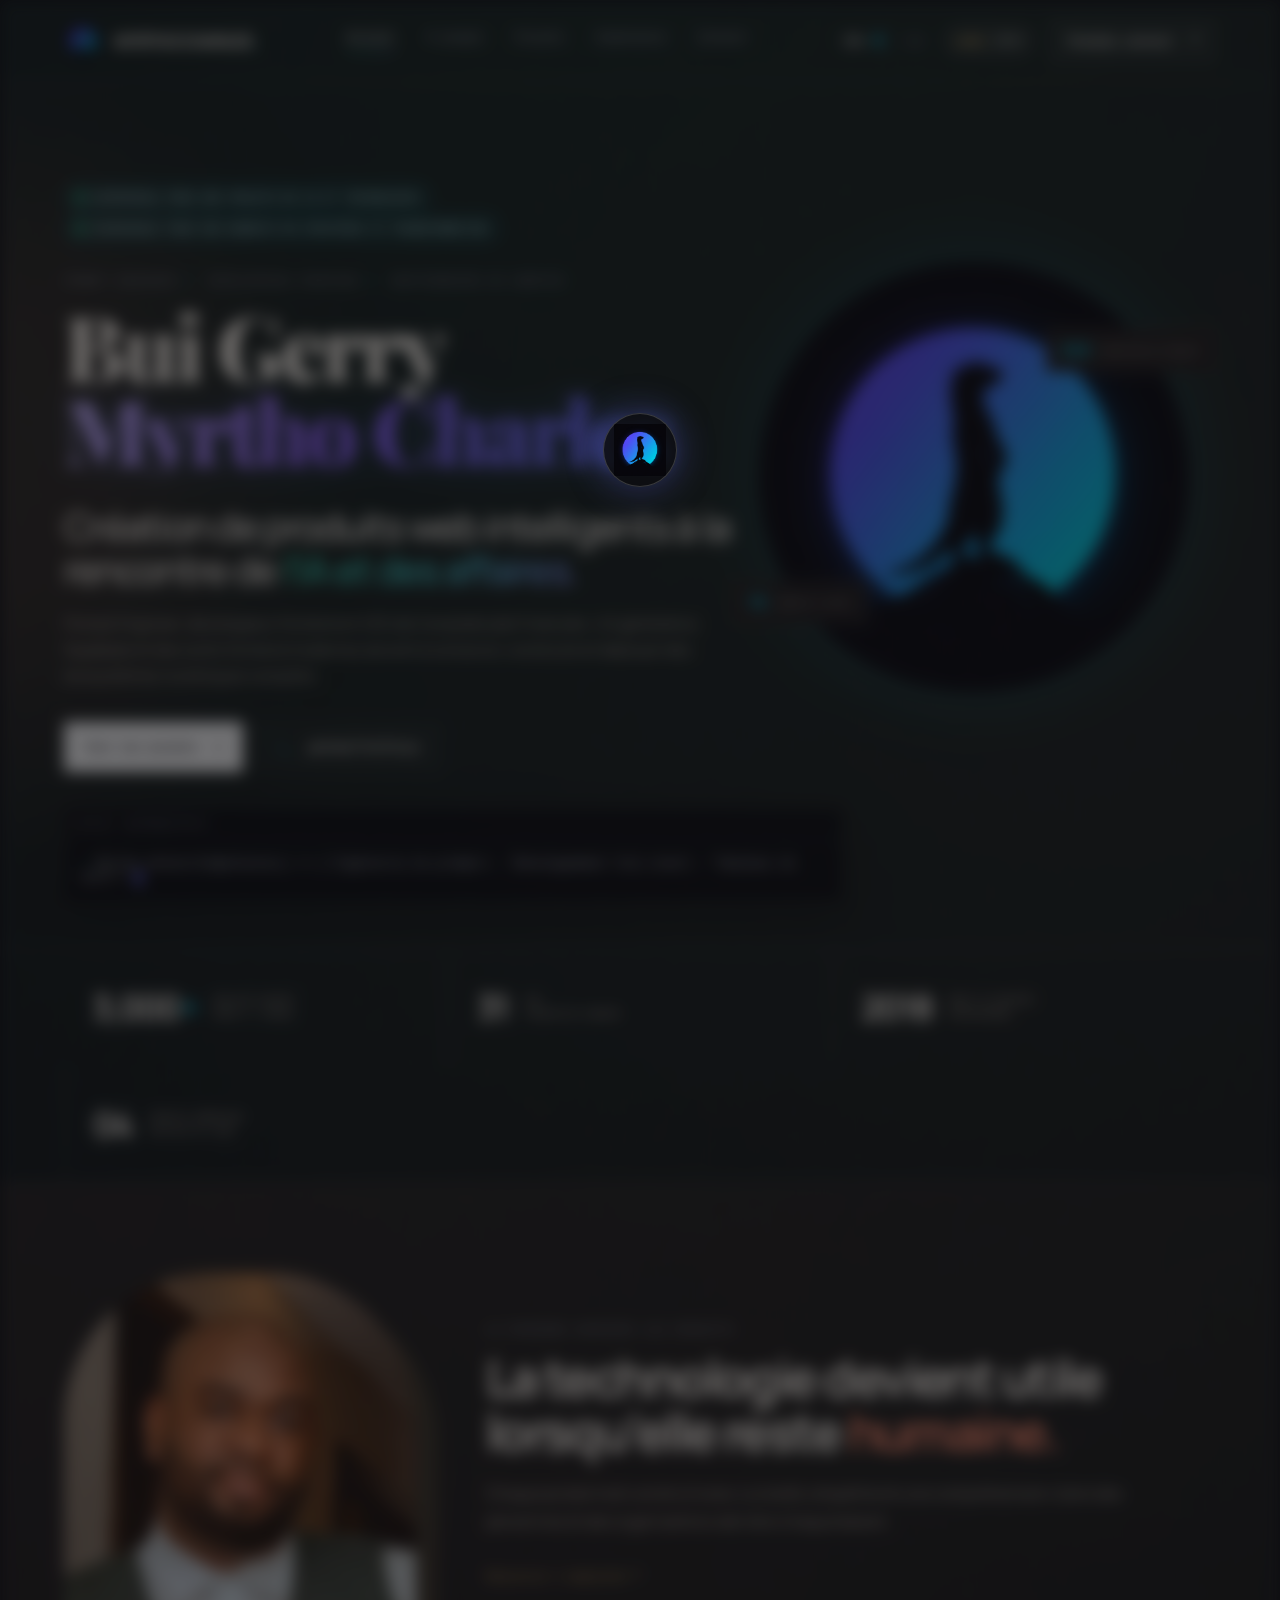
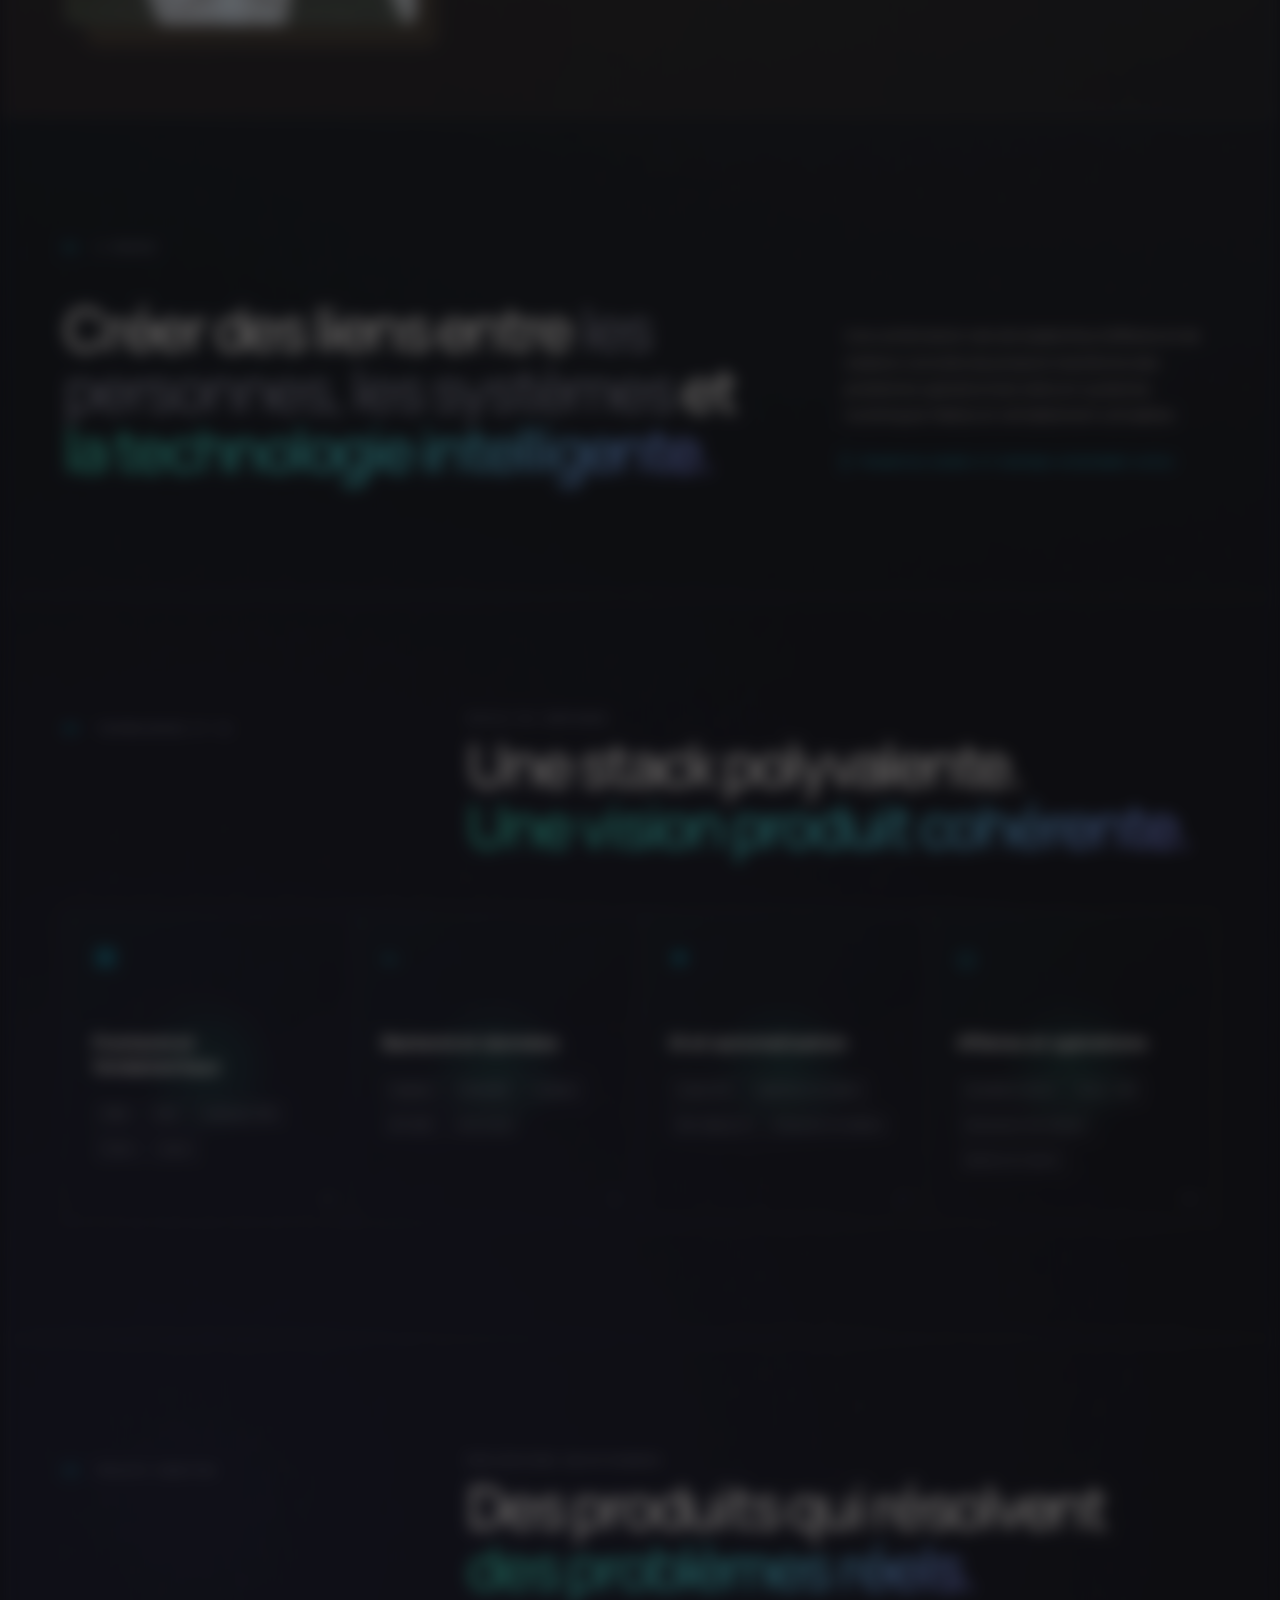
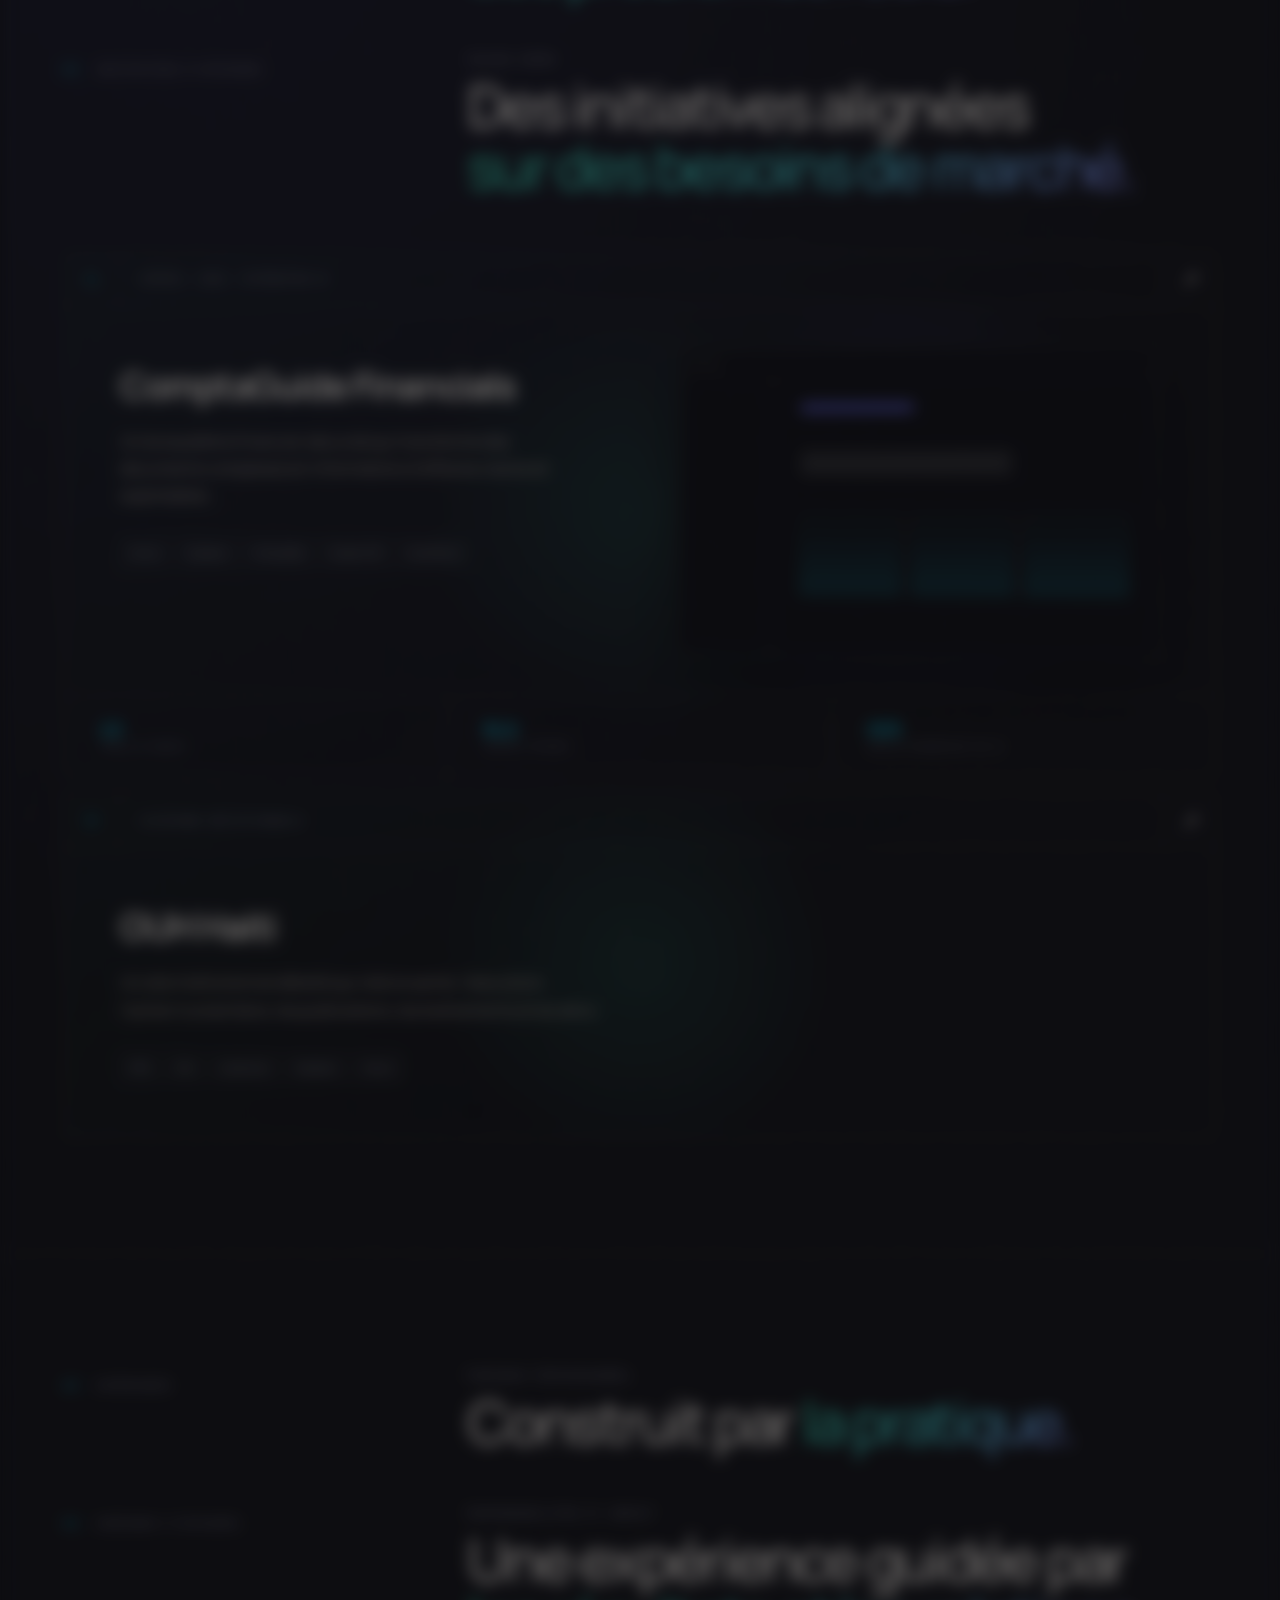
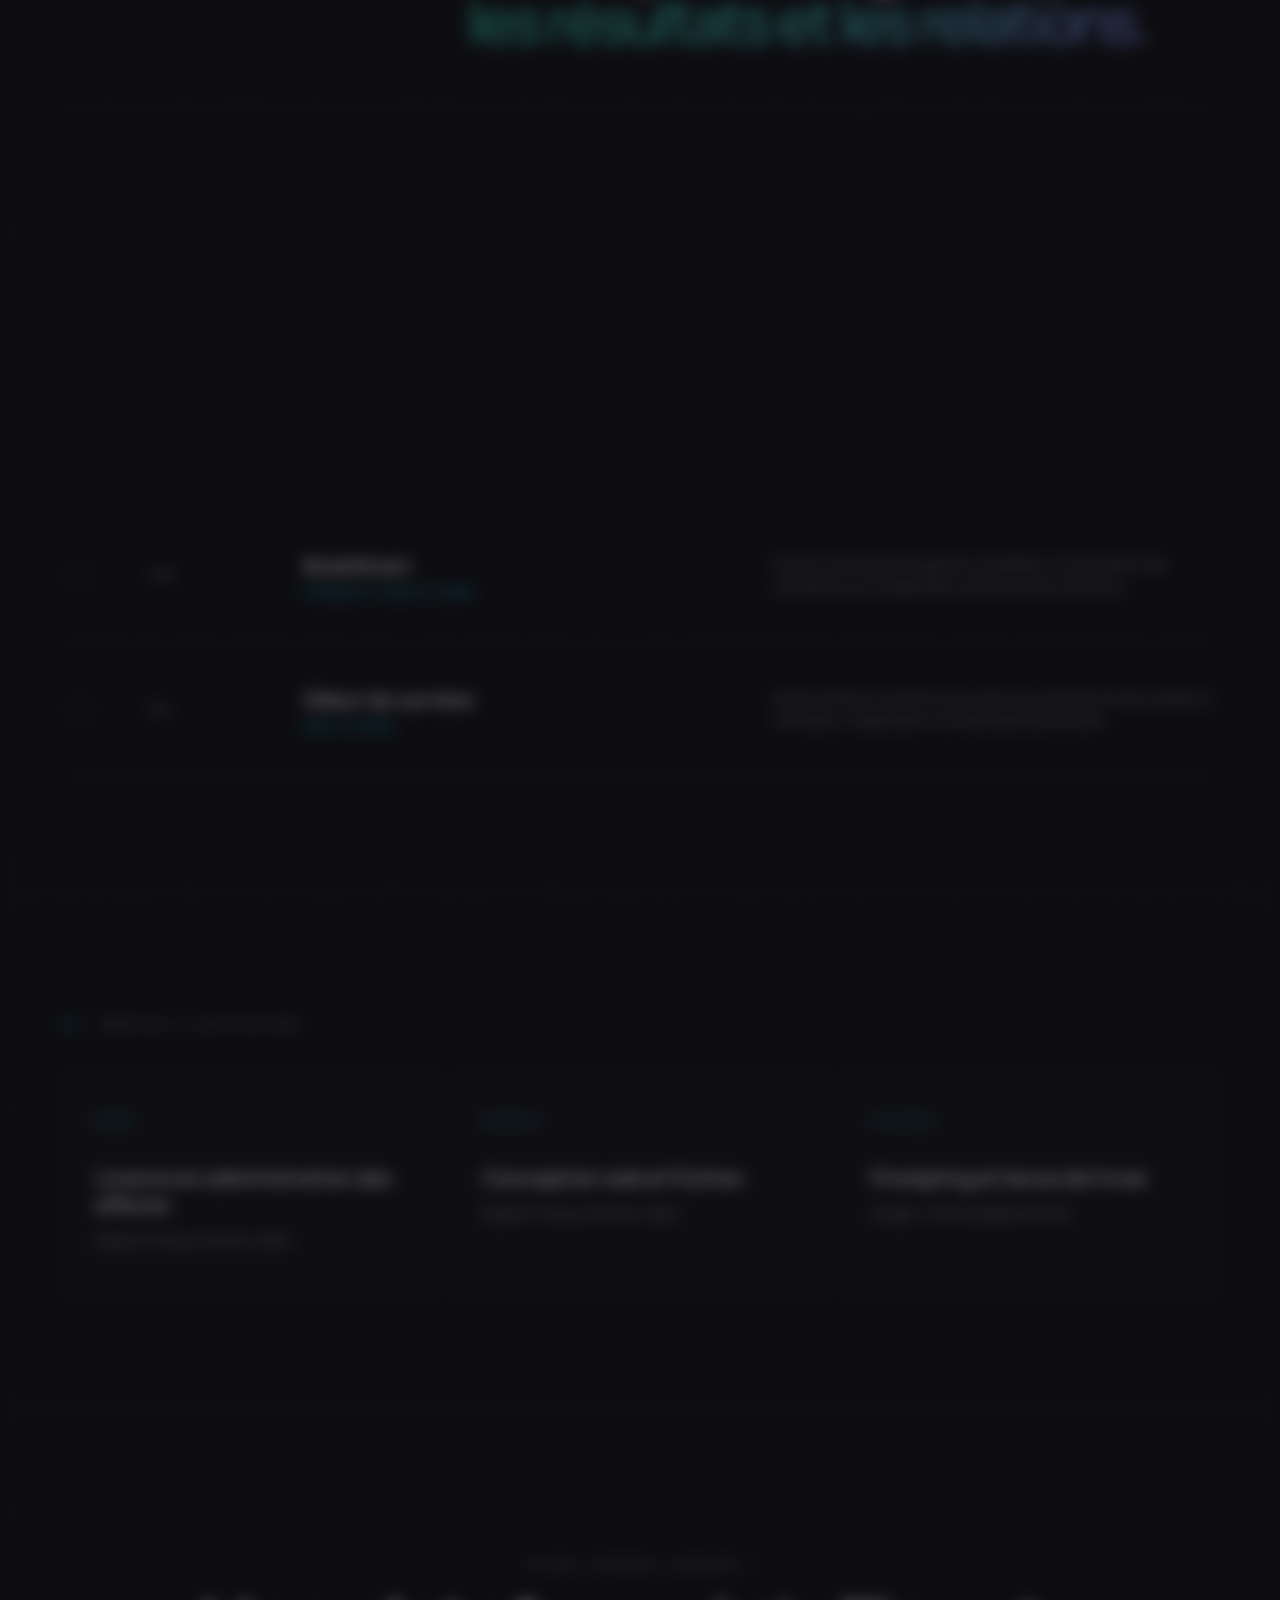
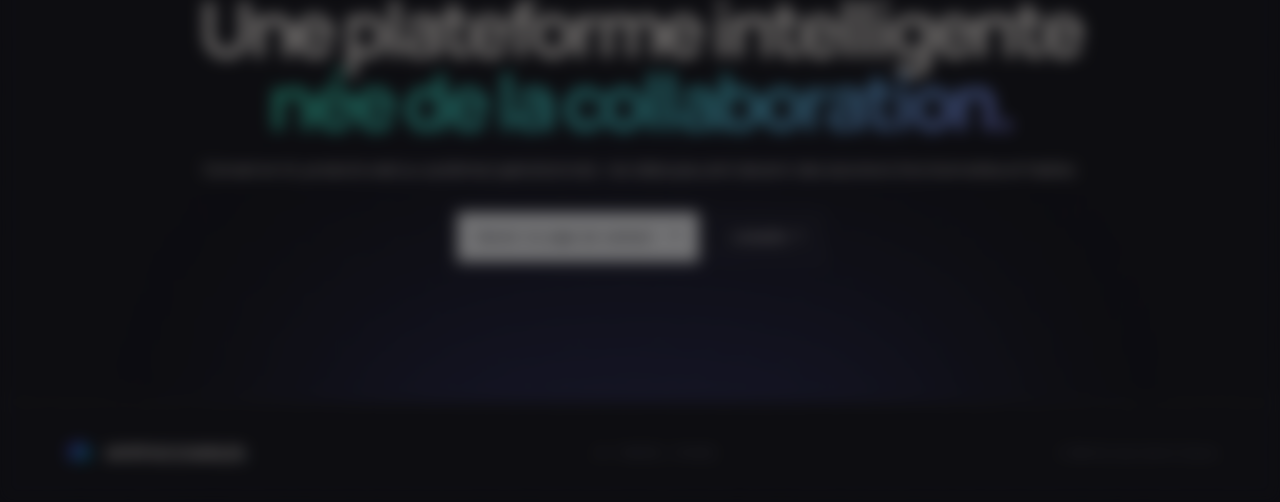
==== commit a8be7f03: "Separate Tech and Biz portfolio experiences" ====
--- a/index.html
+++ b/index.html
@@ -5,10 +5,10 @@
   <meta name="viewport" content="width=device-width, initial-scale=1.0">
   <meta
     name="description"
-    content="Portfolio de Myrtho Charles, spécialiste IA, développeur frontend et gestionnaire de comptes."
+    content="Portfolio de Myrtho Charles, Prompt Engineer, développeur frontend et gestionnaire de comptes."
   >
 
-  <title>Myrtho Charles | Spécialiste IA et développeur frontend</title>
+  <title>Myrtho Charles | Prompt Engineer et développeur frontend</title>
 
   <script src="language-bootstrap.js"></script>
   <link rel="icon" href="assets/images/otter-tech-logo.png">
@@ -87,39 +87,58 @@
     ====================================================== -->
     <section class="hero" id="home">
       <div class="hero-content">
-        <div class="availability-badge">
+        <div class="availability-badge tech-content mode-content">
           <i aria-hidden="true"></i>
           Disponible pour des projets en IA et technologie
         </div>
 
-        <p class="eyebrow">
-          SPÉCIALISTE IA
+        <div class="availability-badge business-content mode-content">
+          <i aria-hidden="true"></i>
+          Disponible pour des mandats en stratégie et transformation
+        </div>
+
+        <p class="eyebrow tech-content mode-content">
+          PROMPT ENGINEER
           <span>/</span>
           DÉVELOPPEUR FRONTEND
           <span>/</span>
           GESTIONNAIRE DE COMPTES
         </p>
 
+        <p class="eyebrow business-content mode-content">
+          CEO ET CRÉATEUR DE PRODUIT
+          <span>/</span>
+          GESTIONNAIRE DE COMPTES
+          <span>/</span>
+          STRATÉGIE NUMÉRIQUE
+        </p>
+
         <h1>
           Bui Gerry
           <br>
           <span>Myrtho Charles</span>
         </h1>
 
-        <h2 class="tech-content">
+        <h2 class="tech-content mode-content">
           Création de produits web intelligents à la rencontre de
           <em>l’IA et des affaires.</em>
         </h2>
 
-        <h2 class="business-content">
+        <h2 class="business-content mode-content">
           Transformation d’opérations complexes en résultats commerciaux
           <em>clairs et évolutifs.</em>
         </h2>
 
-        <p class="hero-description">
-          Spécialiste IA, développeur frontend et CEO de ComptaGuide Financials.
+        <p class="hero-description tech-content mode-content">
+          Prompt Engineer, développeur frontend et CEO de ComptaGuide Financials.
           L’IA générative, Supabase et des outils frontend modernes servent à concevoir,
           construire et déployer des écosystèmes numériques complets.
+        </p>
+
+        <p class="hero-description business-content mode-content">
+          CEO de ComptaGuide Financials et gestionnaire de comptes corporatifs.
+          La stratégie produit, l’optimisation des opérations et une lecture attentive
+          des besoins clients servent à créer une croissance structurée et mesurable.
         </p>
 
         <div class="button-group">
@@ -149,9 +168,14 @@
           alt="Silhouette d'une loutre devant un disque néon"
         >
 
-        <div class="floating-card card-ai">
+        <div class="floating-card card-ai tech-content mode-content">
           <strong>IA</strong>
           <small>ÉVALUATION DE MODÈLES</small>
+        </div>
+
+        <div class="floating-card card-ai business-content mode-content">
+          <strong>CEO</strong>
+          <small>DIRECTION DE PRODUIT</small>
         </div>
 
         <div class="floating-card card-clients">
@@ -186,9 +210,14 @@
         <p>Employés assurés<br>gérés à l’INASSA</p>
       </article>
 
-      <article>
+      <article class="tech-content mode-content">
         <strong>31</strong>
         <p>Ans<br>perspective humaine</p>
+      </article>
+
+      <article class="business-content mode-content">
+        <strong>2018</strong>
+        <p>Début du parcours<br>professionnel</p>
       </article>
 
       <article>
@@ -244,7 +273,7 @@
     <!-- =====================================================
          COMPÉTENCES : technologies et outils professionnels
     ====================================================== -->
-    <section class="section" id="stack">
+    <section class="section tech-content mode-content" id="stack">
       <div class="section-heading">
         <p class="section-number"><span>02</span> TECHNOLOGIES ET IA</p>
 
@@ -307,17 +336,36 @@
       </div>
     </section>
 
+    <!-- Le mode affaires présente des compétences orientées gestion et croissance. -->
+    <section class="section business-content mode-content" id="business-expertise">
+      <div class="section-heading">
+        <p class="section-number"><span>02</span> LEADERSHIP ET AFFAIRES</p>
+        <div><p class="eyebrow">CAPACITÉS STRATÉGIQUES</p><h2>Des décisions structurées.<br><em>Une valeur mesurable.</em></h2></div>
+      </div>
+      <div class="skill-grid business-grid">
+        <article class="skill-card"><span class="skill-icon">◎</span><h3>Direction et stratégie</h3><p>Définition d’une vision produit, priorisation des initiatives et transformation d’objectifs en plans d’exécution.</p><div class="tags"><span>Leadership</span><span>Stratégie produit</span><span>Prise de décision</span></div><b>01</b></article>
+        <article class="skill-card"><span class="skill-icon">↗</span><h3>Gestion de portefeuille</h3><p>Pilotage de 76 comptes corporatifs représentant plus de 3 000 employés assurés, avec une attention portée à la rétention et à la qualité de service.</p><div class="tags"><span>Relation client</span><span>Rétention</span><span>Comptes B2B</span></div><b>02</b></article>
+        <article class="skill-card"><span class="skill-icon">◇</span><h3>Opérations et processus</h3><p>Clarification des responsabilités, documentation des procédures et amélioration de la coordination entre les parties prenantes.</p><div class="tags"><span>Optimisation</span><span>Procédures</span><span>Gouvernance</span></div><b>03</b></article>
+        <article class="skill-card"><span class="skill-icon">$</span><h3>Finance et création de valeur</h3><p>Lecture des besoins financiers, structuration de services utiles et développement de ComptaGuide Financials comme offre orientée marché.</p><div class="tags"><span>Fintech</span><span>Modèle d’affaires</span><span>QuickBooks</span></div><b>04</b></article>
+      </div>
+    </section>
+
     <!-- =====================================================
          PROJETS : sélection de réalisations principales
     ====================================================== -->
     <section class="section" id="projects">
-      <div class="section-heading">
+      <div class="section-heading tech-content mode-content">
         <p class="section-number"><span>03</span> PROJETS VEDETTES</p>
 
         <div>
           <p class="eyebrow">RÉALISATIONS SÉLECTIONNÉES</p>
           <h2>Des produits qui résolvent<br><em>des problèmes réels.</em></h2>
         </div>
+      </div>
+
+      <div class="section-heading business-content mode-content">
+        <p class="section-number"><span>03</span> INITIATIVES D’AFFAIRES</p>
+        <div><p class="eyebrow">VALEUR CRÉÉE</p><h2>Des initiatives alignées<br><em>sur des besoins de marché.</em></h2></div>
       </div>
 
       <div class="project-list">
@@ -331,10 +379,11 @@
           <div class="project-content">
             <div>
               <h3>ComptaGuide Financials</h3>
-              <p>
+              <p class="tech-content mode-content">
                 Un écosystème financier sécurisé qui transforme des documents complexes
                 en informations d’affaires claires et exploitables.
               </p>
+              <p class="business-content mode-content">Une offre fintech conçue pour réduire la complexité comptable, améliorer l’accès à l’information financière et soutenir de meilleures décisions d’affaires.</p>
               <div class="tags">
                 <span>Vercel</span>
                 <span>Supabase</span>
@@ -372,10 +421,11 @@
           <div class="project-content compact-project">
             <div>
               <h3>OUH Haiti</h3>
-              <p>
+              <p class="tech-content mode-content">
                 Un site institutionnel détaillé qui relie la santé, l’éducation,
                 l’action humanitaire, les publications, les événements et les dons.
               </p>
+              <p class="business-content mode-content">Une présence institutionnelle qui renforce la crédibilité, centralise les programmes et facilite l’engagement des partenaires, donateurs et bénéficiaires.</p>
               <div class="tags">
                 <span>HTML</span>
                 <span>CSS</span>
@@ -393,7 +443,7 @@
          EXPÉRIENCE : parcours professionnel sous forme de ligne du temps
     ====================================================== -->
     <section class="section" id="experience">
-      <div class="section-heading">
+      <div class="section-heading tech-content mode-content">
         <p class="section-number"><span>04</span> EXPÉRIENCE</p>
 
         <div>
@@ -402,7 +452,12 @@
         </div>
       </div>
 
-      <div class="timeline">
+      <div class="section-heading business-content mode-content">
+        <p class="section-number"><span>04</span> PARCOURS D’AFFAIRES</p>
+        <div><p class="eyebrow">RESPONSABILITÉS ET IMPACT</p><h2>Une expérience guidée par<br><em>les résultats et les relations.</em></h2></div>
+      </div>
+
+      <div class="timeline tech-content mode-content">
         <article>
           <span class="timeline-number">1</span>
           <p>Présent</p>
@@ -438,6 +493,13 @@
           <p>Myrtho Charles a commencé son parcours professionnel par la saisie, la vérification, l’organisation et l’exactitude des données.</p>
         </article>
       </div>
+
+      <div class="timeline business-content mode-content">
+        <article><span class="timeline-number">1</span><p>Direction</p><div><h3>ComptaGuide Financials</h3><h4>CEO et créateur de produit</h4></div><p>Positionnement de l’offre, compréhension du marché et coordination de la création d’un service financier accessible.</p></article>
+        <article><span class="timeline-number">2</span><p>Portefeuille B2B</p><div><h3>INASSA</h3><h4>Gestionnaire de comptes clients</h4></div><p>Gestion de 76 relations corporatives, suivi de la qualité de service et coordination pour plus de 3 000 employés assurés.</p></article>
+        <article><span class="timeline-number">3</span><p>Opérations</p><div><h3>Shelters and Buildings Construction S.A.</h3><h4>Assistant de direction</h4></div><p>Soutien exécutif, formalisation des procédures et amélioration de la circulation de l’information opérationnelle.</p></article>
+        <article><span class="timeline-number">4</span><p>Finance</p><div><h3>BookSmart</h3><h4>Stage en tenue de livres</h4></div><p>Organisation des transactions et des documents financiers afin de soutenir une information comptable fiable.</p></article>
+      </div>
     </section>
 
     <!-- =====================================================
@@ -458,12 +520,11 @@
     ====================================================== -->
     <section class="contact-section" id="contact">
       <div class="contact-glow" aria-hidden="true"></div>
-      <p class="eyebrow">UN DÉFI À RÉSOUDRE ?</p>
-      <h2>Une solution intelligente<br><em>née de la collaboration.</em></h2>
-      <p>
+      <div class="tech-content mode-content"><p class="eyebrow">UN DÉFI TECHNIQUE À RÉSOUDRE ?</p><h2>Une plateforme intelligente<br><em>née de la collaboration.</em></h2><p>
         Conseil en IA, produits web ou systèmes opérationnels : les idées peuvent devenir
         des solutions fonctionnelles et fiables.
-      </p>
+      </p></div>
+      <div class="business-content mode-content"><p class="eyebrow">UN OBJECTIF D’AFFAIRES À ATTEINDRE ?</p><h2>Une stratégie claire.<br><em>Une exécution responsable.</em></h2><p>Direction de produit, amélioration des opérations ou gestion de la relation client : chaque mandat commence par la valeur à créer.</p></div>
 
       <div class="button-group">
         <a class="primary-button" href="contact.html">
--- a/styles.css
+++ b/styles.css
@@ -39,6 +39,24 @@
     var(--color-background);
   color: var(--color-text);
   font-family: var(--font-body);
+  transition: background 500ms ease, color 300ms ease;
+}
+
+/* Le mode affaires adopte une palette chaude, élégante et distincte. */
+.business-mode {
+  --color-violet: #d7a448;
+  --color-cyan: #f59e62;
+  --color-coral: #f6bd73;
+  --color-forest: #49351e;
+  --color-forest-deep: #21170e;
+  --color-emerald: #e4b85d;
+  --color-mint: #ffe0a3;
+  --gradient-accent: linear-gradient(135deg, #fff0bd, #e4b85d 48%, #f17f5d);
+  background:
+    radial-gradient(circle at 50% 0%, rgba(113, 78, 29, 0.42), transparent 36%),
+    radial-gradient(circle at 88% 12%, rgba(241, 127, 93, 0.13), transparent 27%),
+    radial-gradient(circle at 12% 46%, rgba(228, 184, 93, 0.09), transparent 30%),
+    #100e0c;
 }
 
 /* Présente la structure du site sous un flou pendant la traduction. */
@@ -88,6 +106,57 @@
 
 .business-mode .tech-content {
   display: none;
+}
+
+.mode-content {
+  animation: mode-content-in 420ms ease both;
+}
+
+.business-mode .accent {
+  color: var(--color-gold);
+}
+
+.business-mode .hero h1 span,
+.business-mode h1 em,
+.business-mode h2 em {
+  background: var(--gradient-accent);
+  -webkit-background-clip: text;
+  background-clip: text;
+  color: transparent;
+}
+
+.business-mode .primary-button {
+  background: linear-gradient(135deg, #fff3cb, #e3b24f);
+  color: #21170e;
+  box-shadow: 0 12px 35px rgba(228, 184, 93, 0.18);
+}
+
+.business-mode .hero-visual > img {
+  filter: sepia(0.28) hue-rotate(345deg) saturate(1.15)
+    drop-shadow(0 0 42px rgba(228, 184, 93, 0.24));
+}
+
+.business-mode .orbit {
+  border-color: rgba(228, 184, 93, 0.25);
+}
+
+.business-mode .floating-card,
+.business-mode .terminal,
+.business-mode .skill-card,
+.business-mode .project-card {
+  border-color: rgba(228, 184, 93, 0.22);
+}
+
+@keyframes mode-content-in {
+  from {
+    opacity: 0;
+    transform: translateY(8px);
+  }
+
+  to {
+    opacity: 1;
+    transform: translateY(0);
+  }
 }
 
 .page-noise {
@@ -1174,11 +1243,21 @@
   font-style: normal;
 }
 
-.inner-hero > p:last-of-type {
+.inner-hero > p:last-of-type,
+.inner-hero > .mode-content > p:last-of-type {
   max-width: 680px;
   color: var(--color-muted);
   font-size: 17px;
   line-height: 1.75;
+}
+
+.business-mode .inner-hero::after {
+  background: rgba(228, 184, 93, 0.18);
+}
+
+.business-mode .mode-toggle i {
+  border-color: rgba(228, 184, 93, 0.55);
+  box-shadow: 0 0 16px rgba(228, 184, 93, 0.2);
 }
 
 .profile-section {
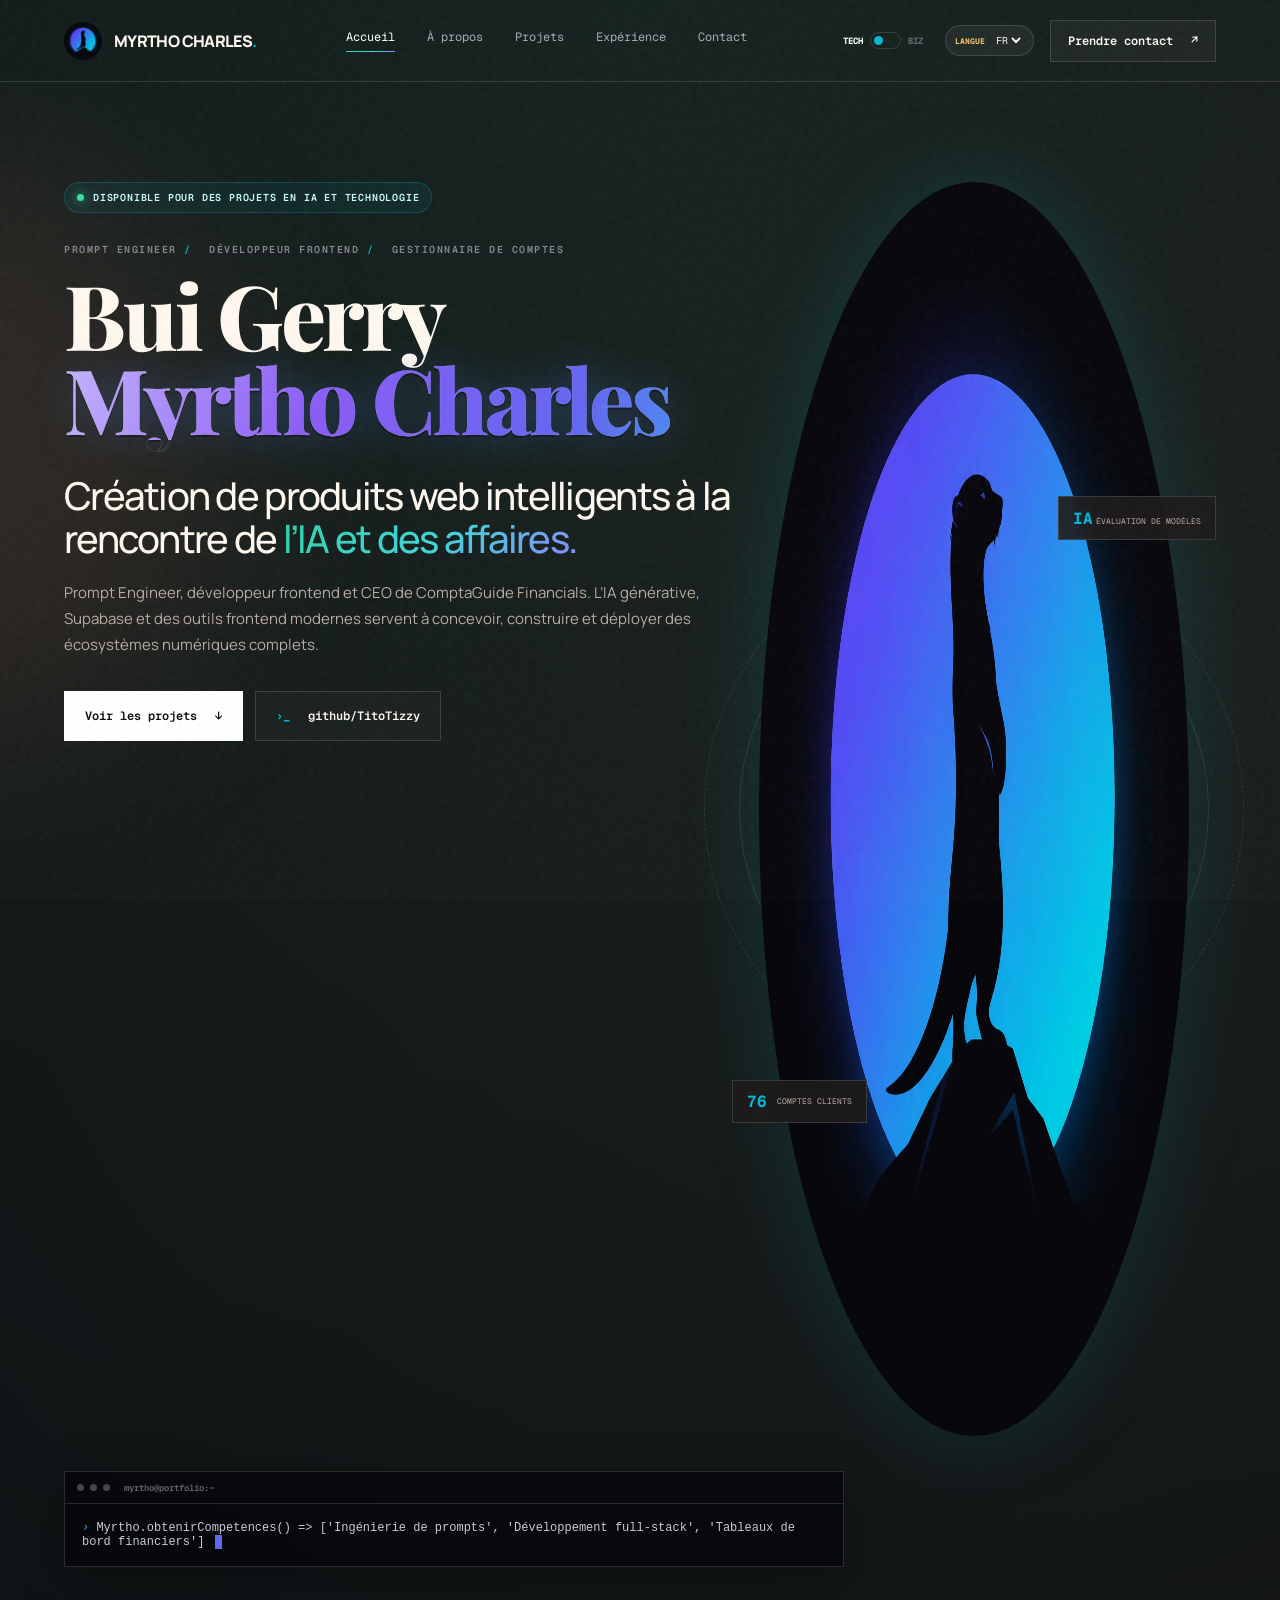
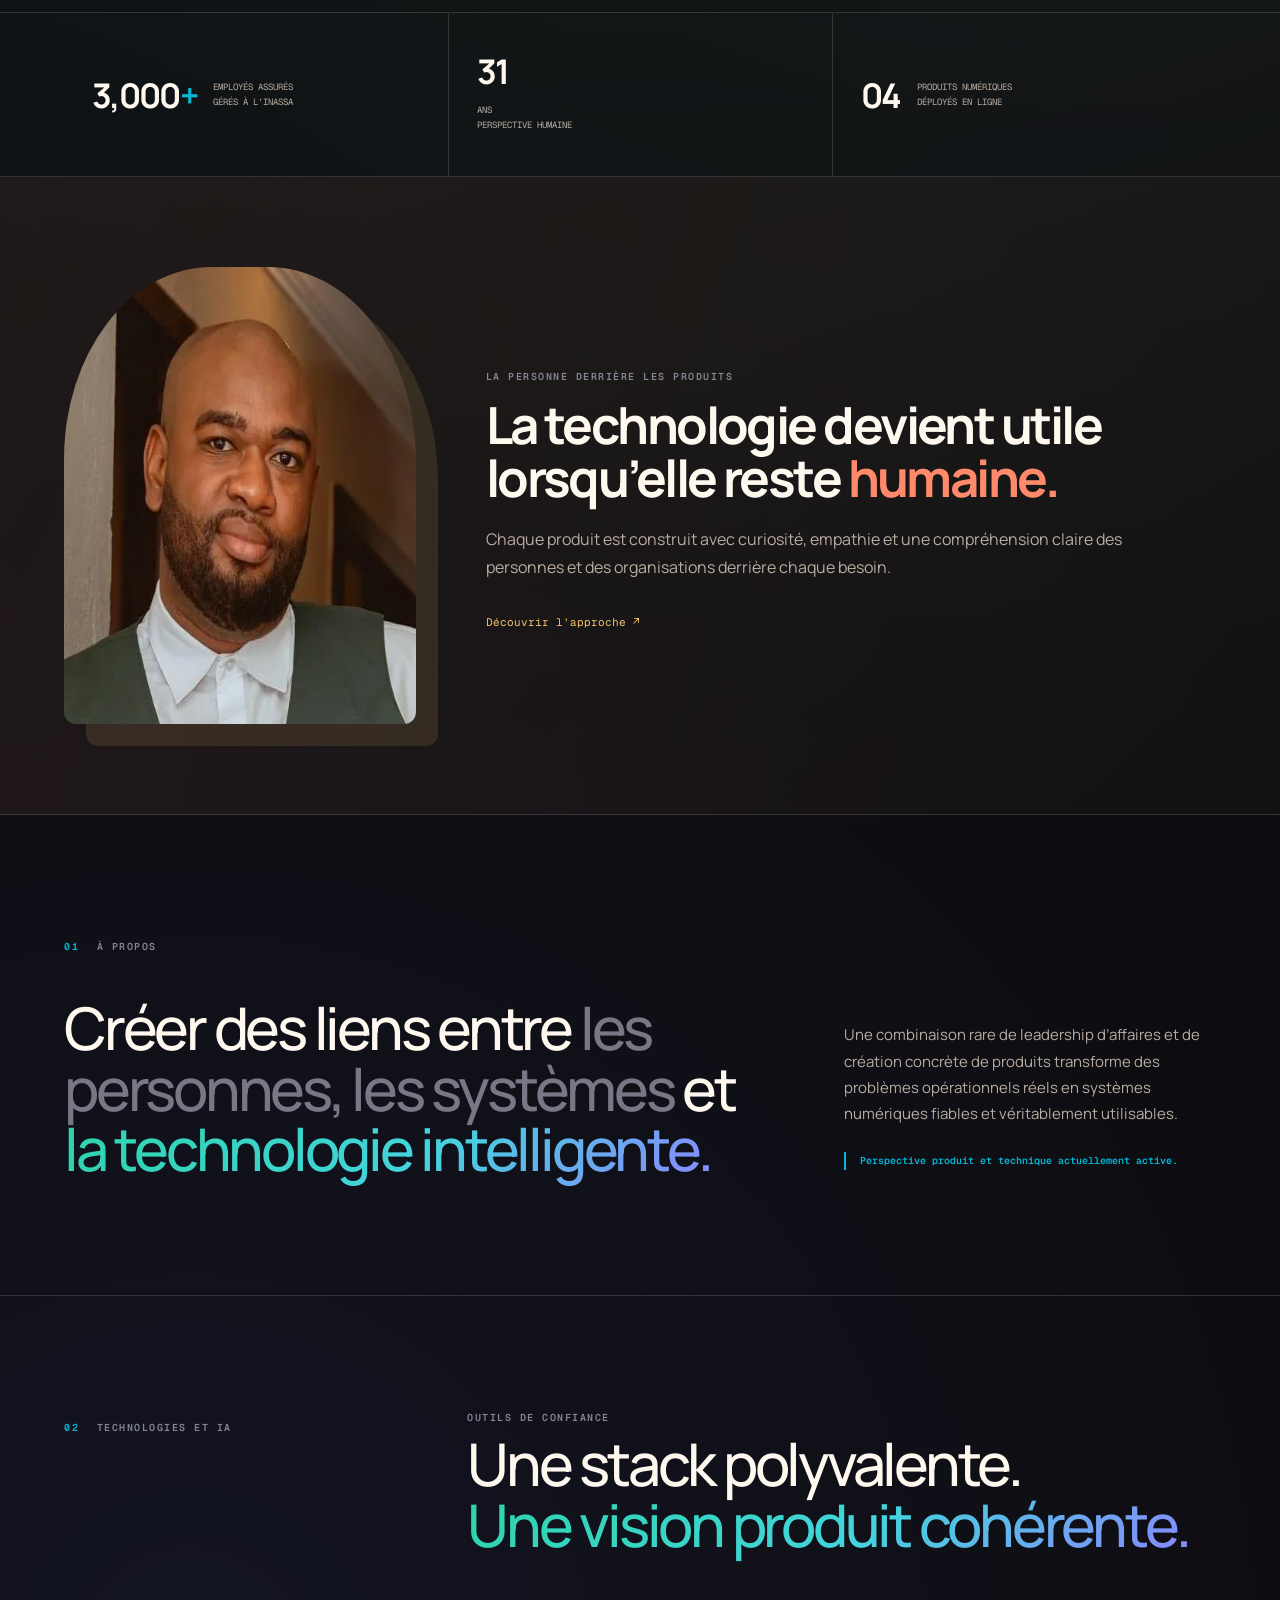
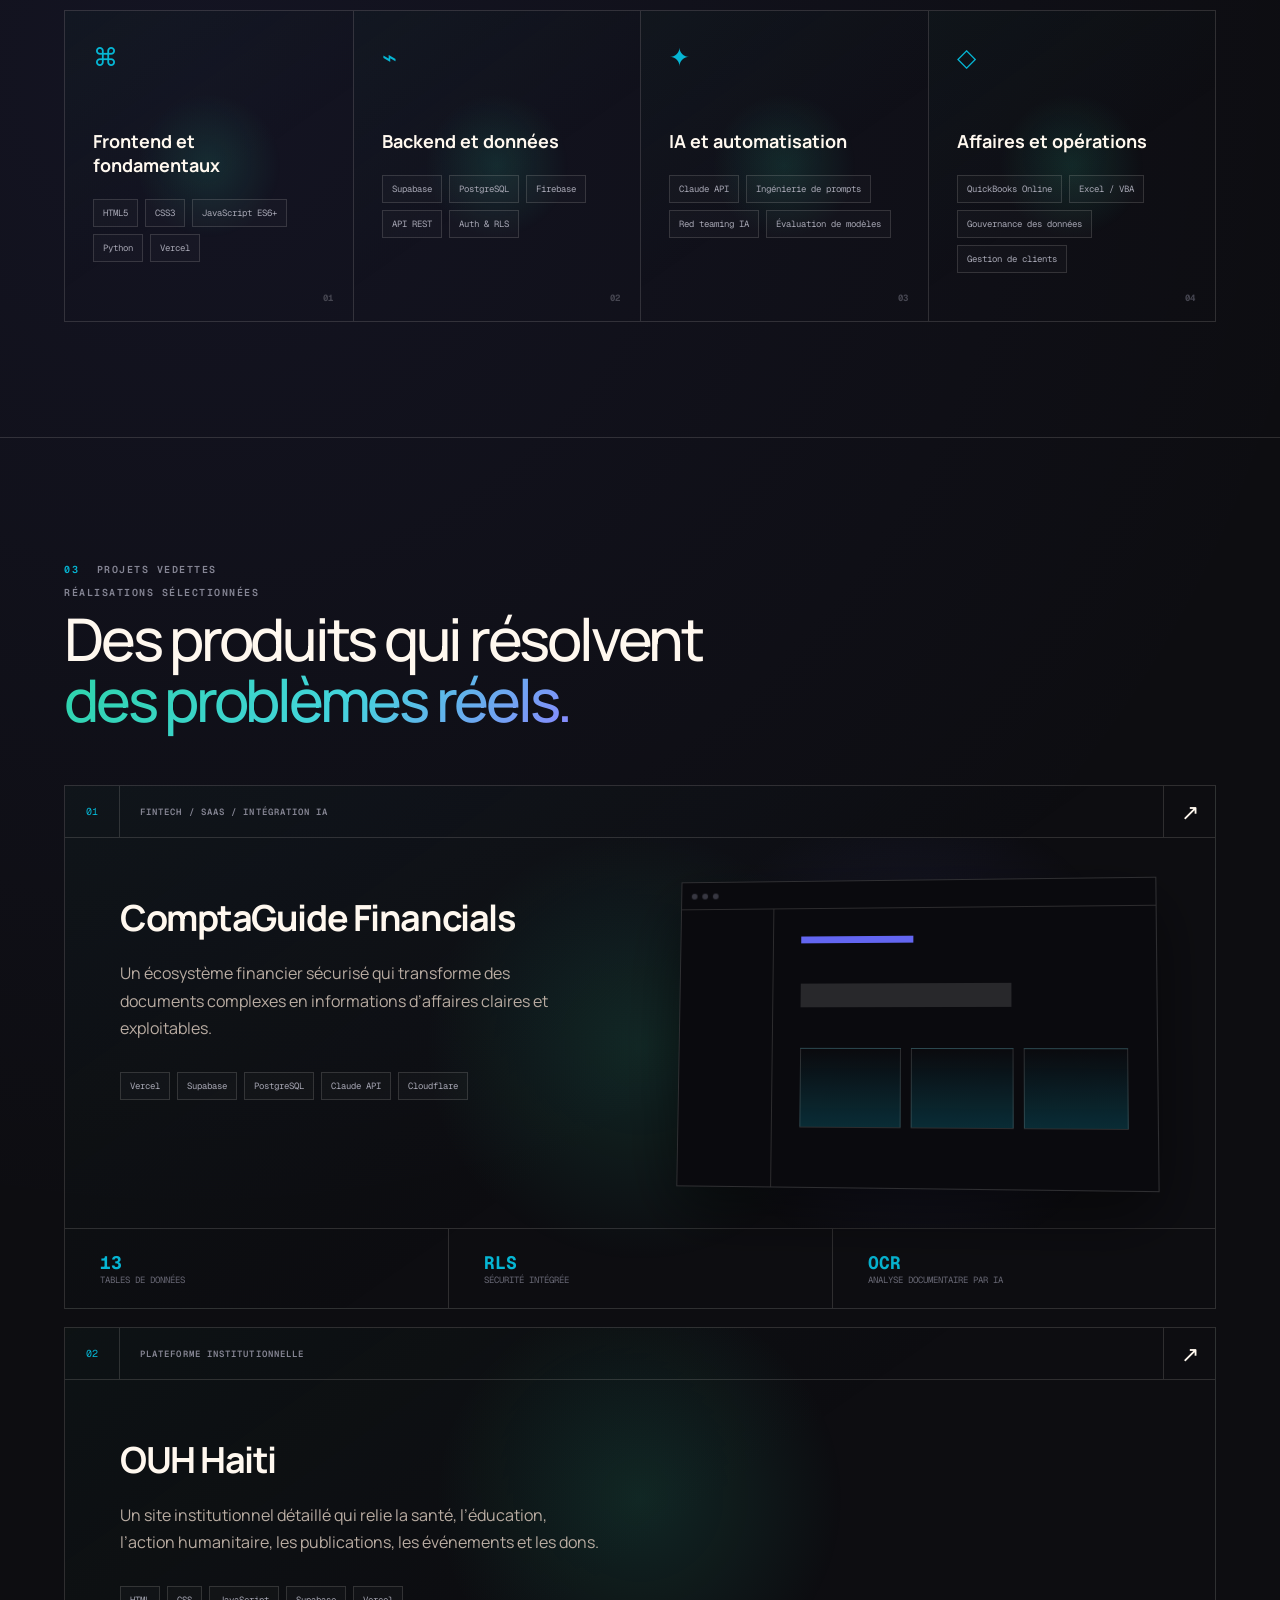
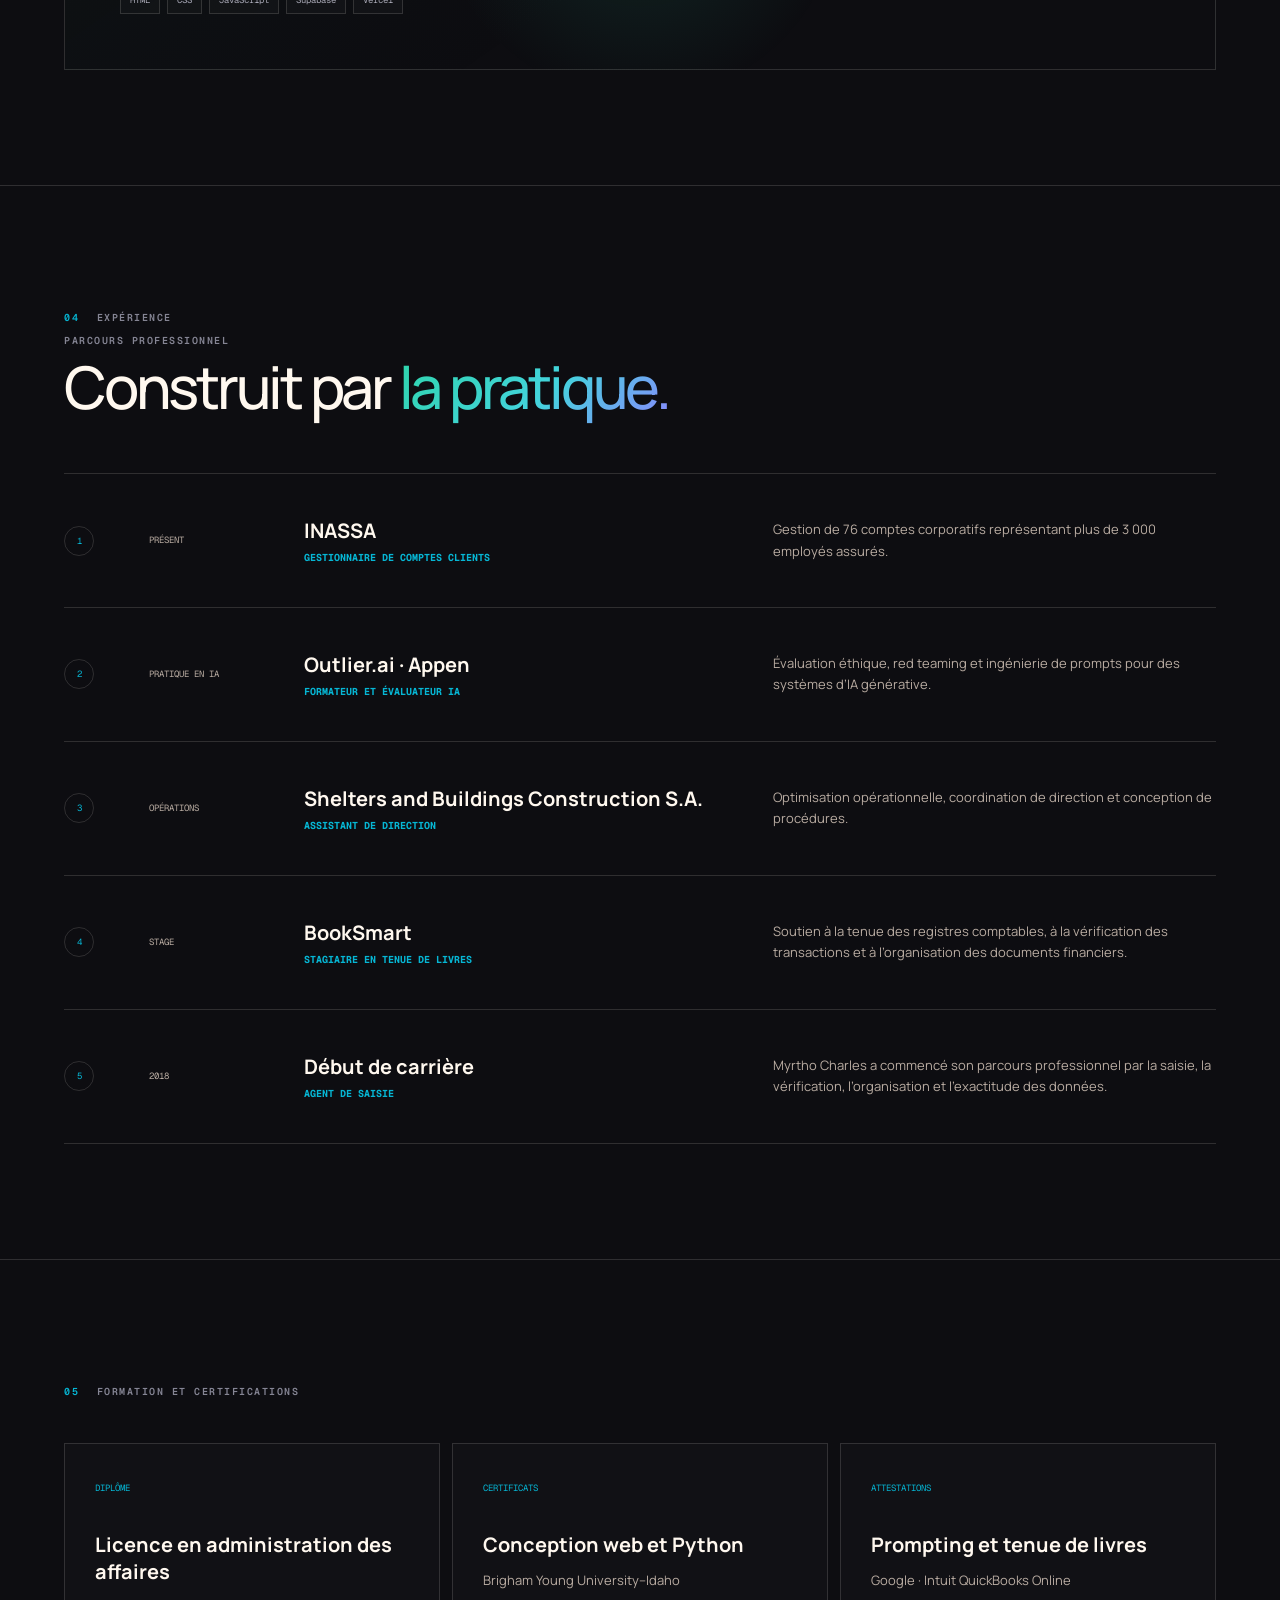
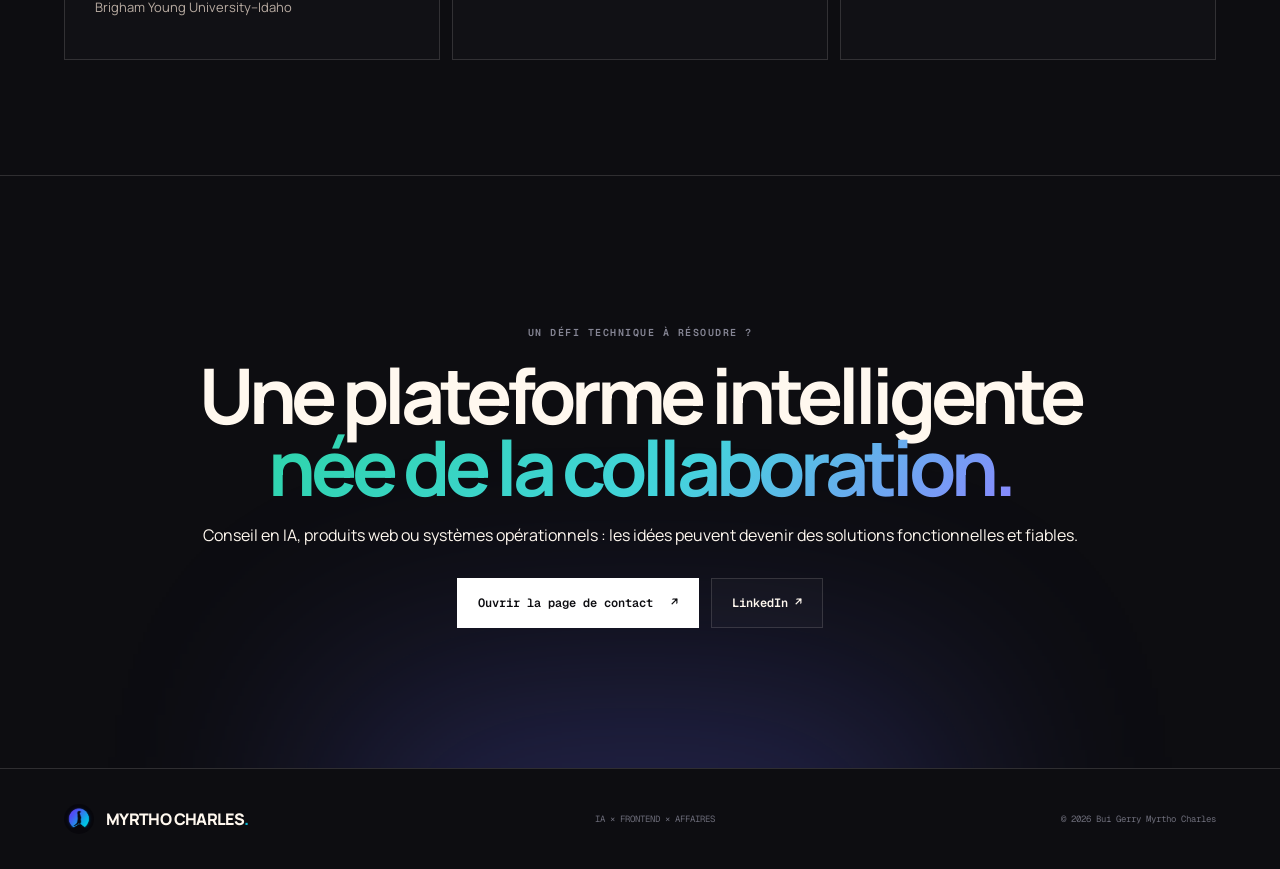
==== commit 5b099277: "Improve portfolio SEO performance and UX" ====
--- a/index.html
+++ b/index.html
@@ -9,9 +9,19 @@
   >
 
   <title>Myrtho Charles | Prompt Engineer et développeur frontend</title>
+  <meta name="theme-color" content="#0d0d11">
+  <link rel="canonical" href="https://titotizzy.github.io/Personnal-website/">
+  <meta property="og:type" content="website">
+  <meta property="og:title" content="Myrtho Charles | Prompt Engineer et développeur frontend">
+  <meta property="og:description" content="Portfolio de Myrtho Charles, Prompt Engineer, développeur frontend et gestionnaire de comptes.">
+  <meta property="og:image" content="https://titotizzy.github.io/Personnal-website/assets/images/otter-tech-logo.webp">
+  <meta property="og:url" content="https://titotizzy.github.io/Personnal-website/">
+  <meta name="twitter:card" content="summary_large_image">
 
   <script src="language-bootstrap.js"></script>
-  <link rel="icon" href="assets/images/otter-tech-logo.png">
+  <link rel="icon" href="assets/images/favicon.png">
+  <link rel="apple-touch-icon" href="assets/images/apple-touch-icon.png">
+  <link rel="manifest" href="site.webmanifest">
   <link rel="preconnect" href="https://fonts.googleapis.com">
   <link rel="preconnect" href="https://fonts.gstatic.com" crossorigin>
   <link
@@ -19,6 +29,33 @@
     rel="stylesheet"
   >
   <link rel="stylesheet" href="styles.css">
+  <script type="application/ld+json">
+    {
+      "@context": "https://schema.org",
+      "@type": "Person",
+      "name": "Bui Gerry Myrtho Charles",
+      "alternateName": "Myrtho Charles",
+      "jobTitle": "Prompt Engineer et développeur frontend",
+      "url": "https://titotizzy.github.io/Personnal-website/",
+      "image": "https://titotizzy.github.io/Personnal-website/assets/images/myrtho-resume-photo.webp",
+      "sameAs": [
+        "https://github.com/TitoTizzy",
+        "https://www.linkedin.com/in/bui-gerry-myrtho-charles-59a916179"
+      ],
+      "knowsAbout": [
+        "Prompt engineering",
+        "Frontend development",
+        "Supabase",
+        "Financial technology",
+        "Account management"
+      ],
+      "address": {
+        "@type": "PostalAddress",
+        "addressLocality": "Port-au-Prince",
+        "addressCountry": "HT"
+      }
+    }
+  </script>
 </head>
 
 <body class="tech-mode">
@@ -30,7 +67,7 @@
   ====================================================== -->
   <header class="site-header">
     <a class="brand" href="#home" aria-label="Retour à l'accueil">
-      <img src="assets/images/otter-tech-logo.png" alt="Logo en forme de loutre">
+      <img src="assets/images/otter-tech-logo.webp" alt="Logo en forme de loutre" width="38" height="38">
       <span>MYRTHO CHARLES<span class="accent">.</span></span>
     </a>
 
@@ -164,8 +201,12 @@
         <div class="orbit orbit-large" aria-hidden="true"></div>
 
         <img
-          src="assets/images/otter-tech-logo.png"
+          src="assets/images/otter-tech-logo.webp"
           alt="Silhouette d'une loutre devant un disque néon"
+          width="1254"
+          height="1254"
+          fetchpriority="high"
+          decoding="async"
         >
 
         <div class="floating-card card-ai tech-content mode-content">
@@ -229,7 +270,7 @@
     <!-- Présentation plus humaine avec portrait et contexte professionnel. -->
     <section class="human-intro">
       <figure>
-        <img src="assets/images/myrtho-resume-photo.jpg" alt="Portrait professionnel de Bui Gerry Myrtho Charles">
+        <img src="assets/images/myrtho-resume-photo.webp" alt="Portrait professionnel de Bui Gerry Myrtho Charles" width="457" height="457" loading="lazy" decoding="async">
       </figure>
       <div>
         <p class="eyebrow">LA PERSONNE DERRIÈRE LES PRODUITS</p>
@@ -548,7 +589,7 @@
   ====================================================== -->
   <footer class="site-footer">
     <a class="brand" href="#home">
-      <img src="assets/images/otter-tech-logo.png" alt="">
+      <img src="assets/images/otter-tech-logo.webp" alt="" width="38" height="38" loading="lazy" decoding="async">
       <span>MYRTHO CHARLES<span class="accent">.</span></span>
     </a>
     <p>IA × FRONTEND × AFFAIRES</p>
--- a/styles.css
+++ b/styles.css
@@ -59,16 +59,13 @@
     #100e0c;
 }
 
-/* Présente la structure du site sous un flou pendant la traduction. */
+/* Garde la page utilisable pendant le chargement éventuel de Google Traduction. */
 html.translation-pending {
   background: #0d0d11;
 }
 
 html.translation-pending body {
-  filter: blur(8px);
-  opacity: 0.42;
-  pointer-events: none;
-  user-select: none;
+  cursor: progress;
 }
 
 html.translation-pending::after {
@@ -81,7 +78,7 @@
   height: 72px;
   border: 1px solid rgba(255, 255, 255, 0.18);
   border-radius: 50%;
-  background: rgba(13, 13, 17, 0.8) url("assets/images/otter-tech-logo.png") center / 52px no-repeat;
+  background: rgba(13, 13, 17, 0.8) url("assets/images/otter-tech-logo.webp") center / 52px no-repeat;
   box-shadow: 0 0 38px rgba(99, 102, 241, 0.35);
   transform: translate(-50%, -50%);
 }
@@ -96,16 +93,80 @@
   font: inherit;
 }
 
-.business-content {
-  display: none;
-}
-
-.business-mode .business-content {
-  display: block;
-}
-
+a:focus-visible,
+button:focus-visible,
+select:focus-visible,
+input:focus-visible,
+textarea:focus-visible {
+  outline: 3px solid rgba(45, 212, 168, 0.85);
+  outline-offset: 4px;
+}
+
+.form-honeypot {
+  position: absolute !important;
+  left: -10000px !important;
+  width: 1px !important;
+  height: 1px !important;
+  opacity: 0 !important;
+  pointer-events: none !important;
+}
+
+.confirmation-page {
+  display: grid;
+  min-height: 100vh;
+  place-items: center;
+  padding: 32px 5vw;
+}
+
+.confirmation-card {
+  width: min(760px, 100%);
+  padding: clamp(38px, 8vw, 82px);
+  border: 1px solid var(--color-border);
+  background: rgba(25, 23, 26, 0.84);
+  text-align: center;
+  box-shadow: 0 30px 90px rgba(0, 0, 0, 0.35);
+}
+
+.confirmation-card > img {
+  width: 110px;
+  margin-bottom: 28px;
+  border-radius: 50%;
+}
+
+.confirmation-card h1 {
+  margin: 22px 0;
+  font-size: clamp(46px, 8vw, 82px);
+  line-height: 0.95;
+  letter-spacing: -0.065em;
+}
+
+.confirmation-card h1 em {
+  background: var(--gradient-accent);
+  background-clip: text;
+  color: transparent;
+  font-style: normal;
+}
+
+.confirmation-card > p:not(.eyebrow) {
+  max-width: 560px;
+  margin: 0 auto 34px;
+  color: var(--color-muted);
+  line-height: 1.75;
+}
+
+.tech-mode .business-content,
 .business-mode .tech-content {
-  display: none;
+  display: none !important;
+}
+
+.business-mode .business-content,
+.tech-mode .tech-content {
+  display: revert;
+}
+
+.business-mode .availability-badge.business-content,
+.tech-mode .availability-badge.tech-content {
+  display: inline-flex;
 }
 
 .mode-content {
@@ -241,7 +302,6 @@
 
 .language-control select {
   border: 0;
-  outline: 0;
   background: transparent;
   color: var(--color-text);
   font-family: var(--font-code);
@@ -1853,7 +1913,6 @@
   width: 100%;
   border: 1px solid rgba(167, 243, 208, 0.18);
   border-radius: 12px;
-  outline: none;
   background: rgba(5, 19, 15, 0.72);
   color: var(--color-text);
   font: 500 14px var(--font-body);
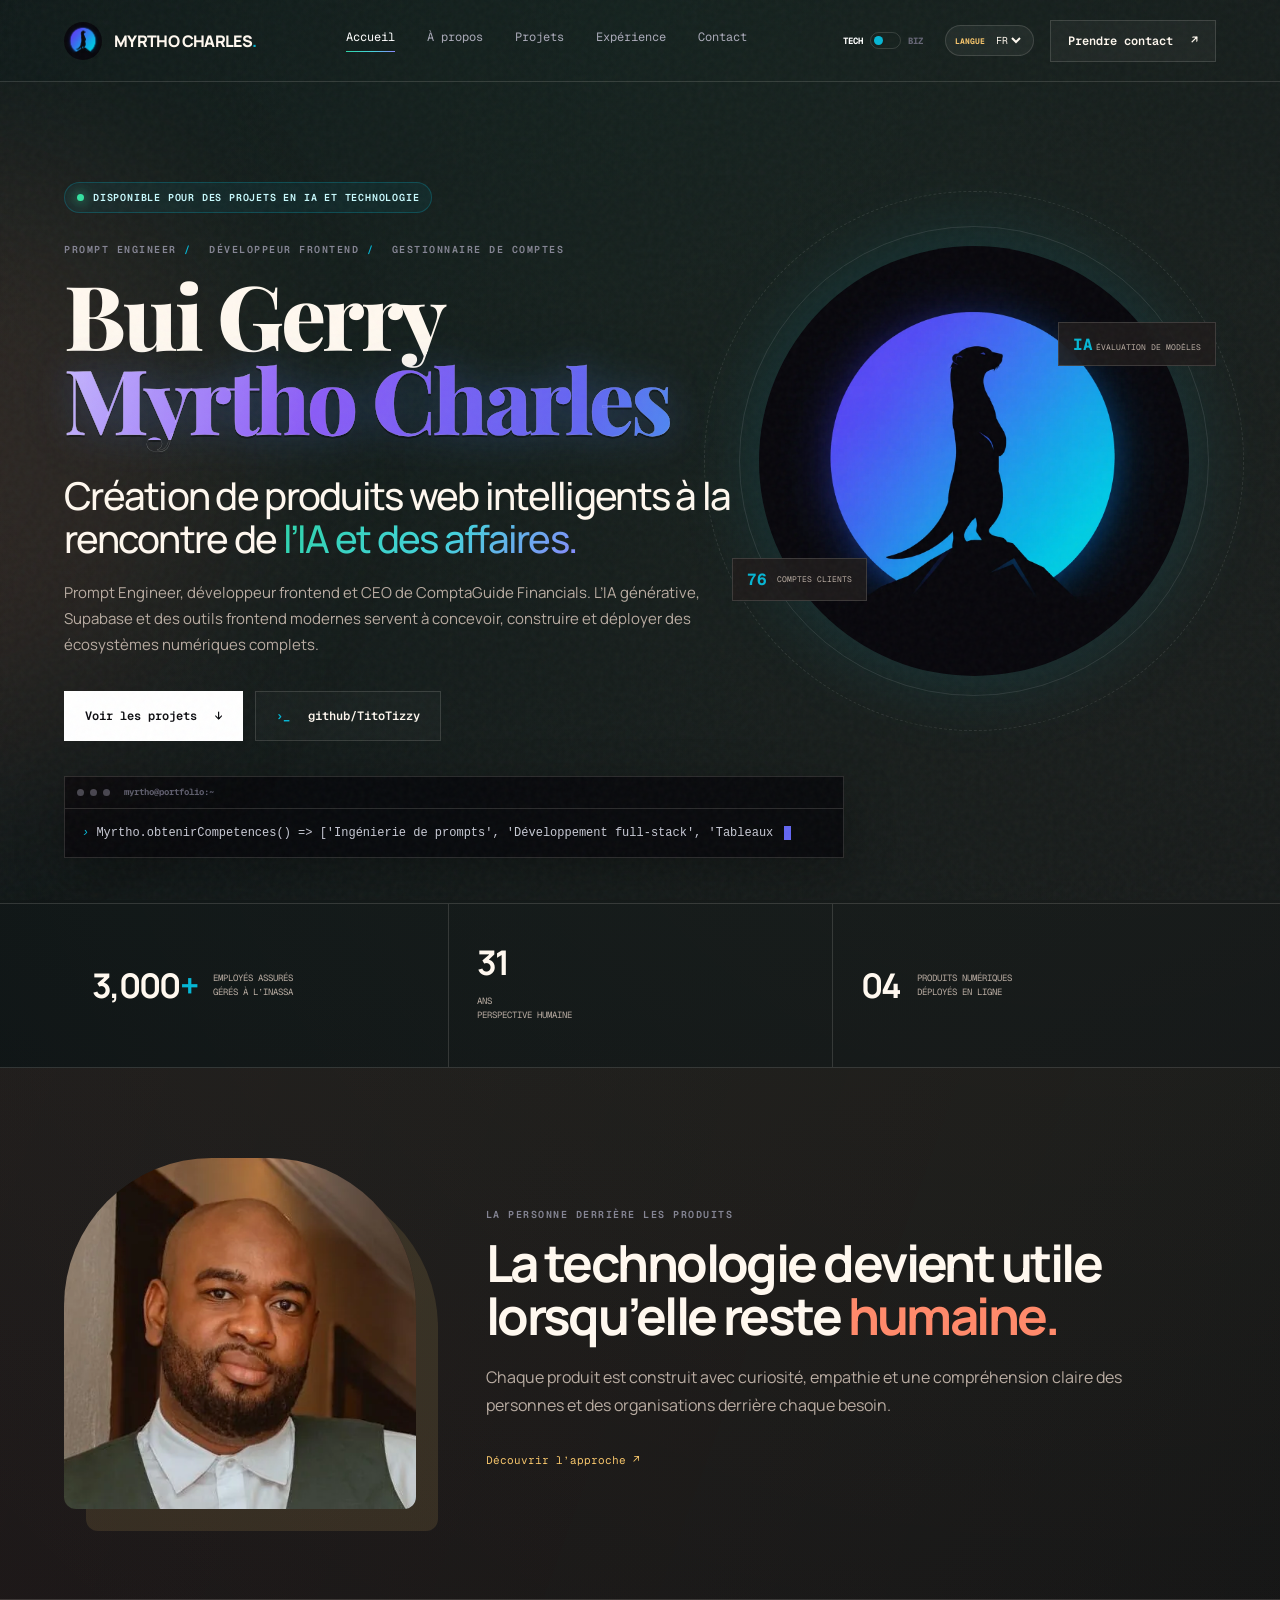
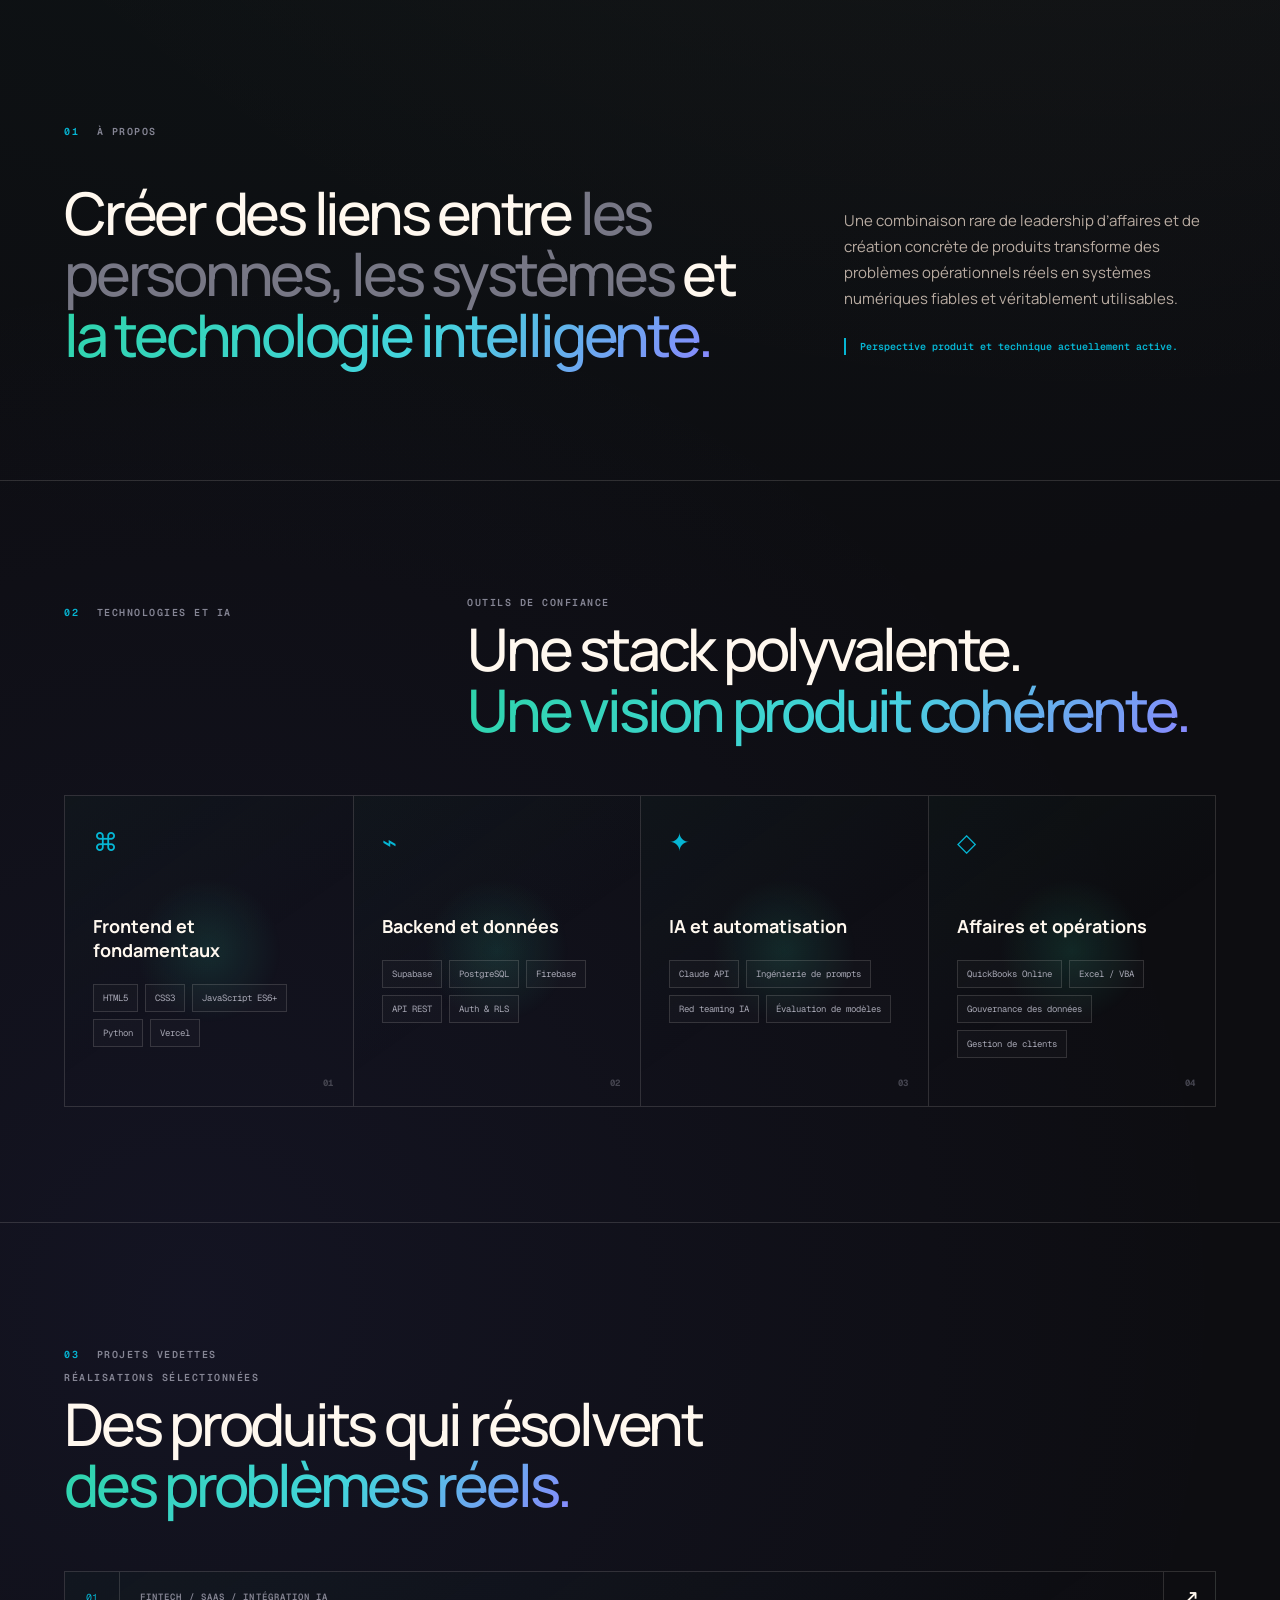
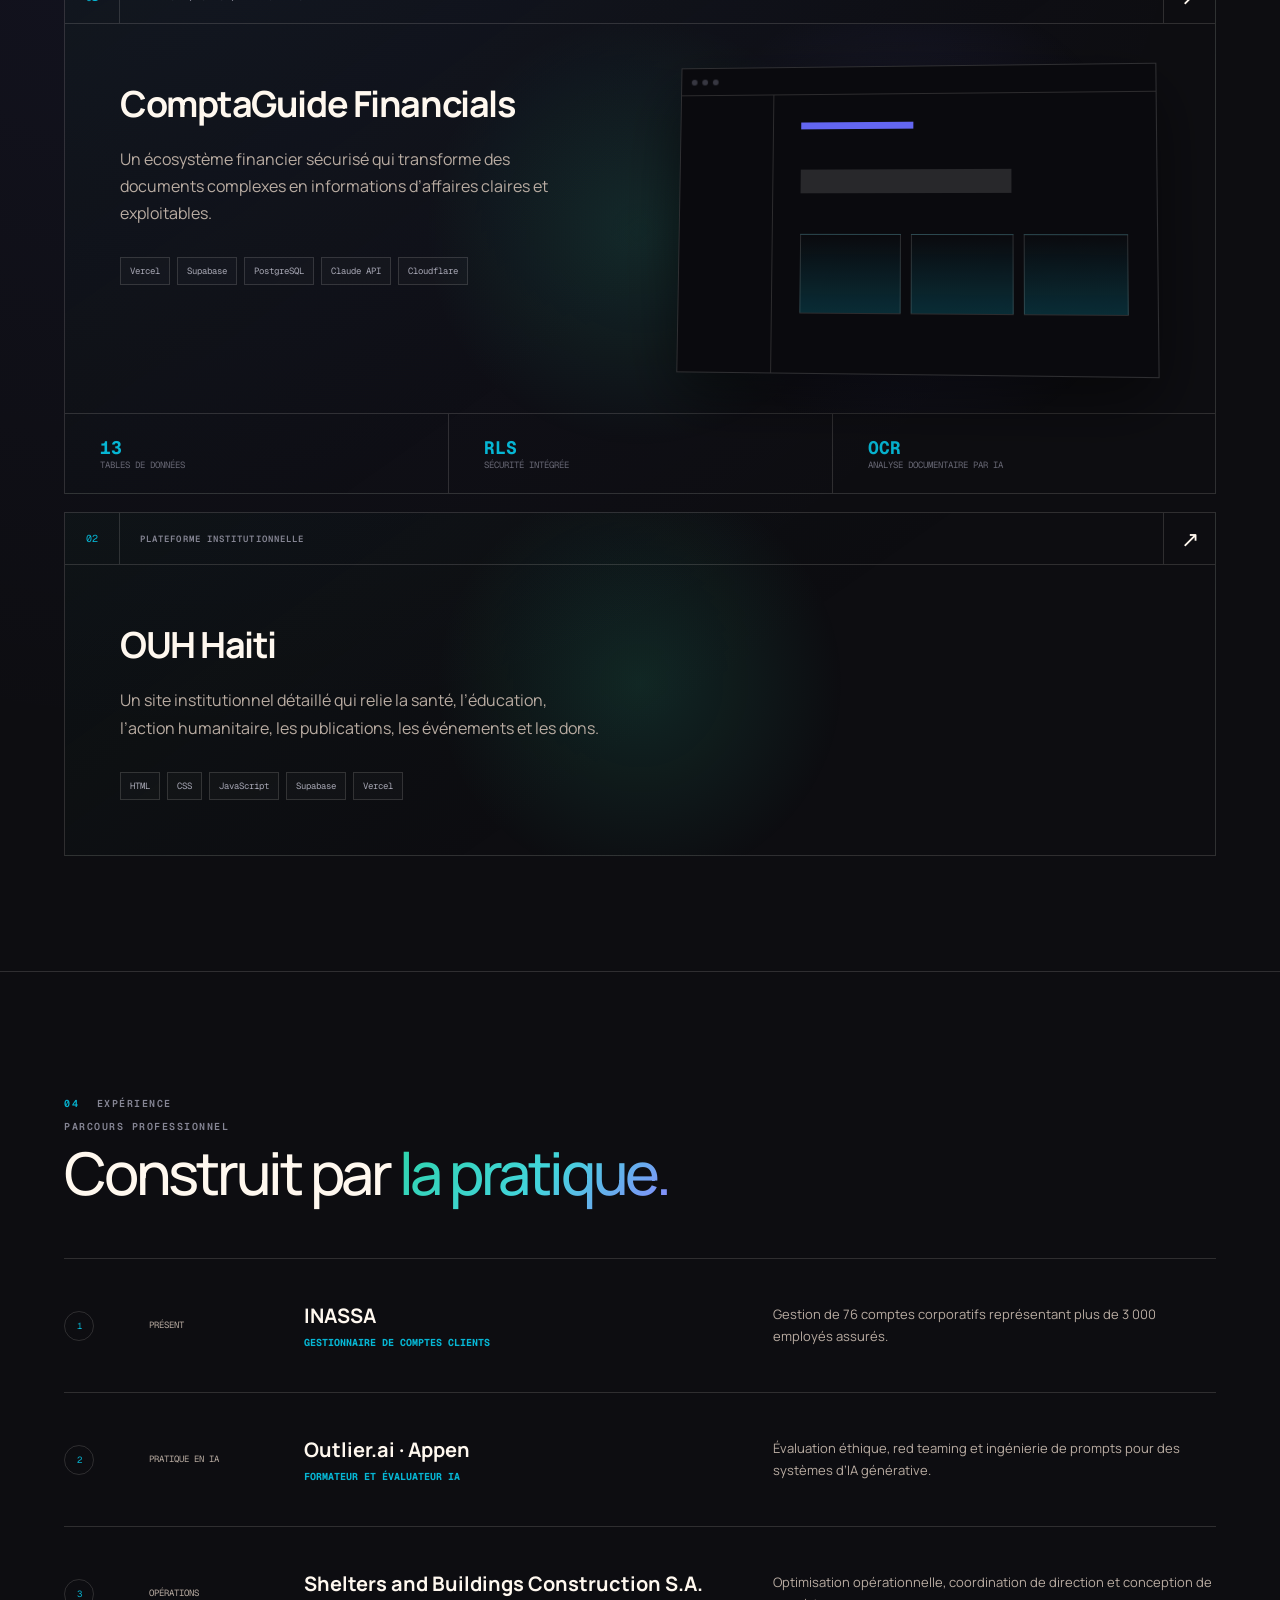
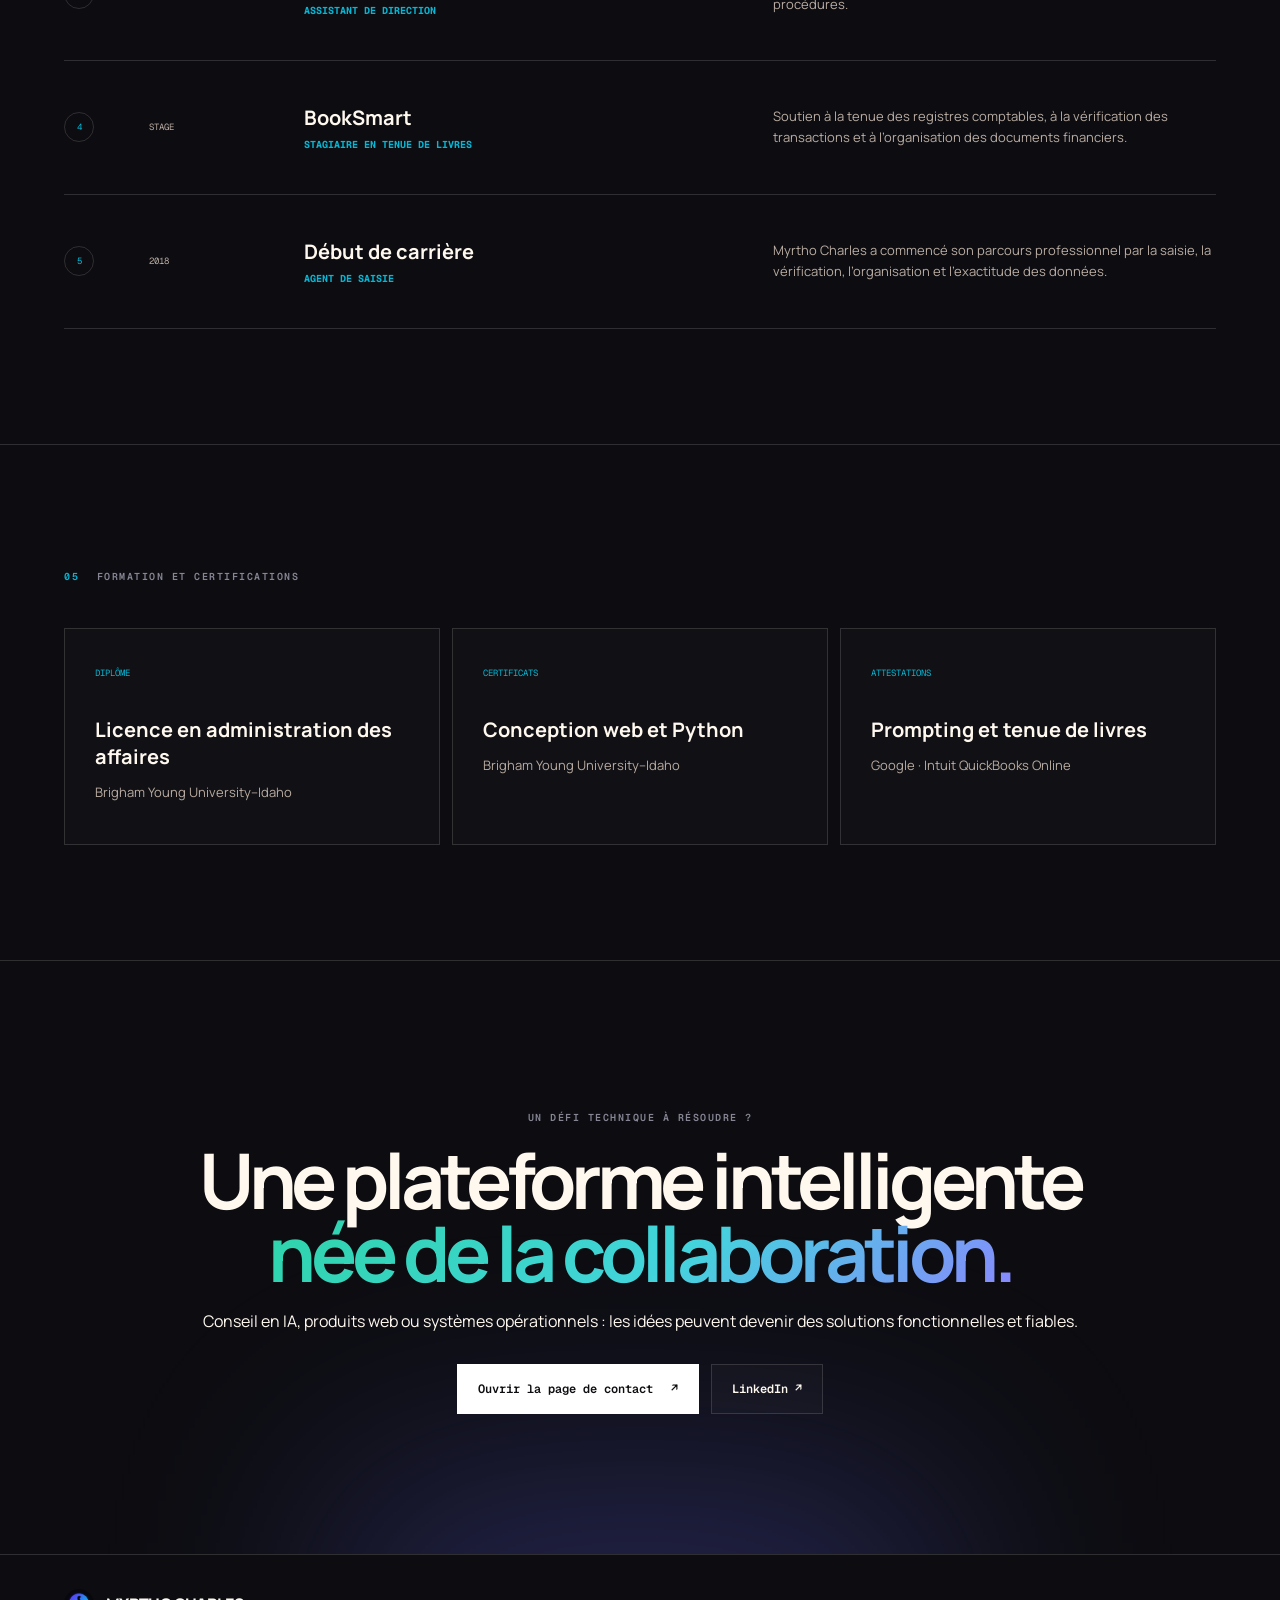
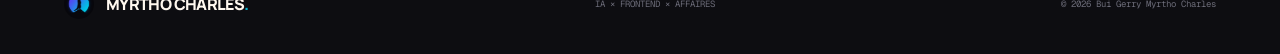
==== commit 13ee8814: "Fix hero image proportions" ====
--- a/index.html
+++ b/index.html
@@ -28,7 +28,7 @@
     href="https://fonts.googleapis.com/css2?family=Geist+Mono:wght@400;500;600;700&family=Manrope:wght@400;500;600;700;800&family=Playfair+Display:wght@700;800&display=swap"
     rel="stylesheet"
   >
-  <link rel="stylesheet" href="styles.css">
+  <link rel="stylesheet" href="styles.css?v=20260828-hero-fix">
   <script type="application/ld+json">
     {
       "@context": "https://schema.org",
--- a/styles.css
+++ b/styles.css
@@ -26,6 +26,13 @@
   box-sizing: border-box;
 }
 
+img,
+svg,
+video {
+  max-width: 100%;
+  height: auto;
+}
+
 html {
   scroll-behavior: smooth;
 }
@@ -651,6 +658,9 @@
 
 .hero-visual > img {
   width: min(430px, 100%);
+  height: auto;
+  aspect-ratio: 1 / 1;
+  object-fit: contain;
   border-radius: 50%;
   filter: drop-shadow(0 0 40px rgba(6, 182, 212, 0.16));
   animation: float 6s ease-in-out infinite;
@@ -2487,11 +2497,12 @@
     overflow-x: clip;
   }
 
-  img,
-  svg,
-  video {
-    max-width: 100%;
-  }
+img,
+svg,
+video {
+  max-width: 100%;
+  height: auto;
+}
 
   .site-header {
     align-content: center;
